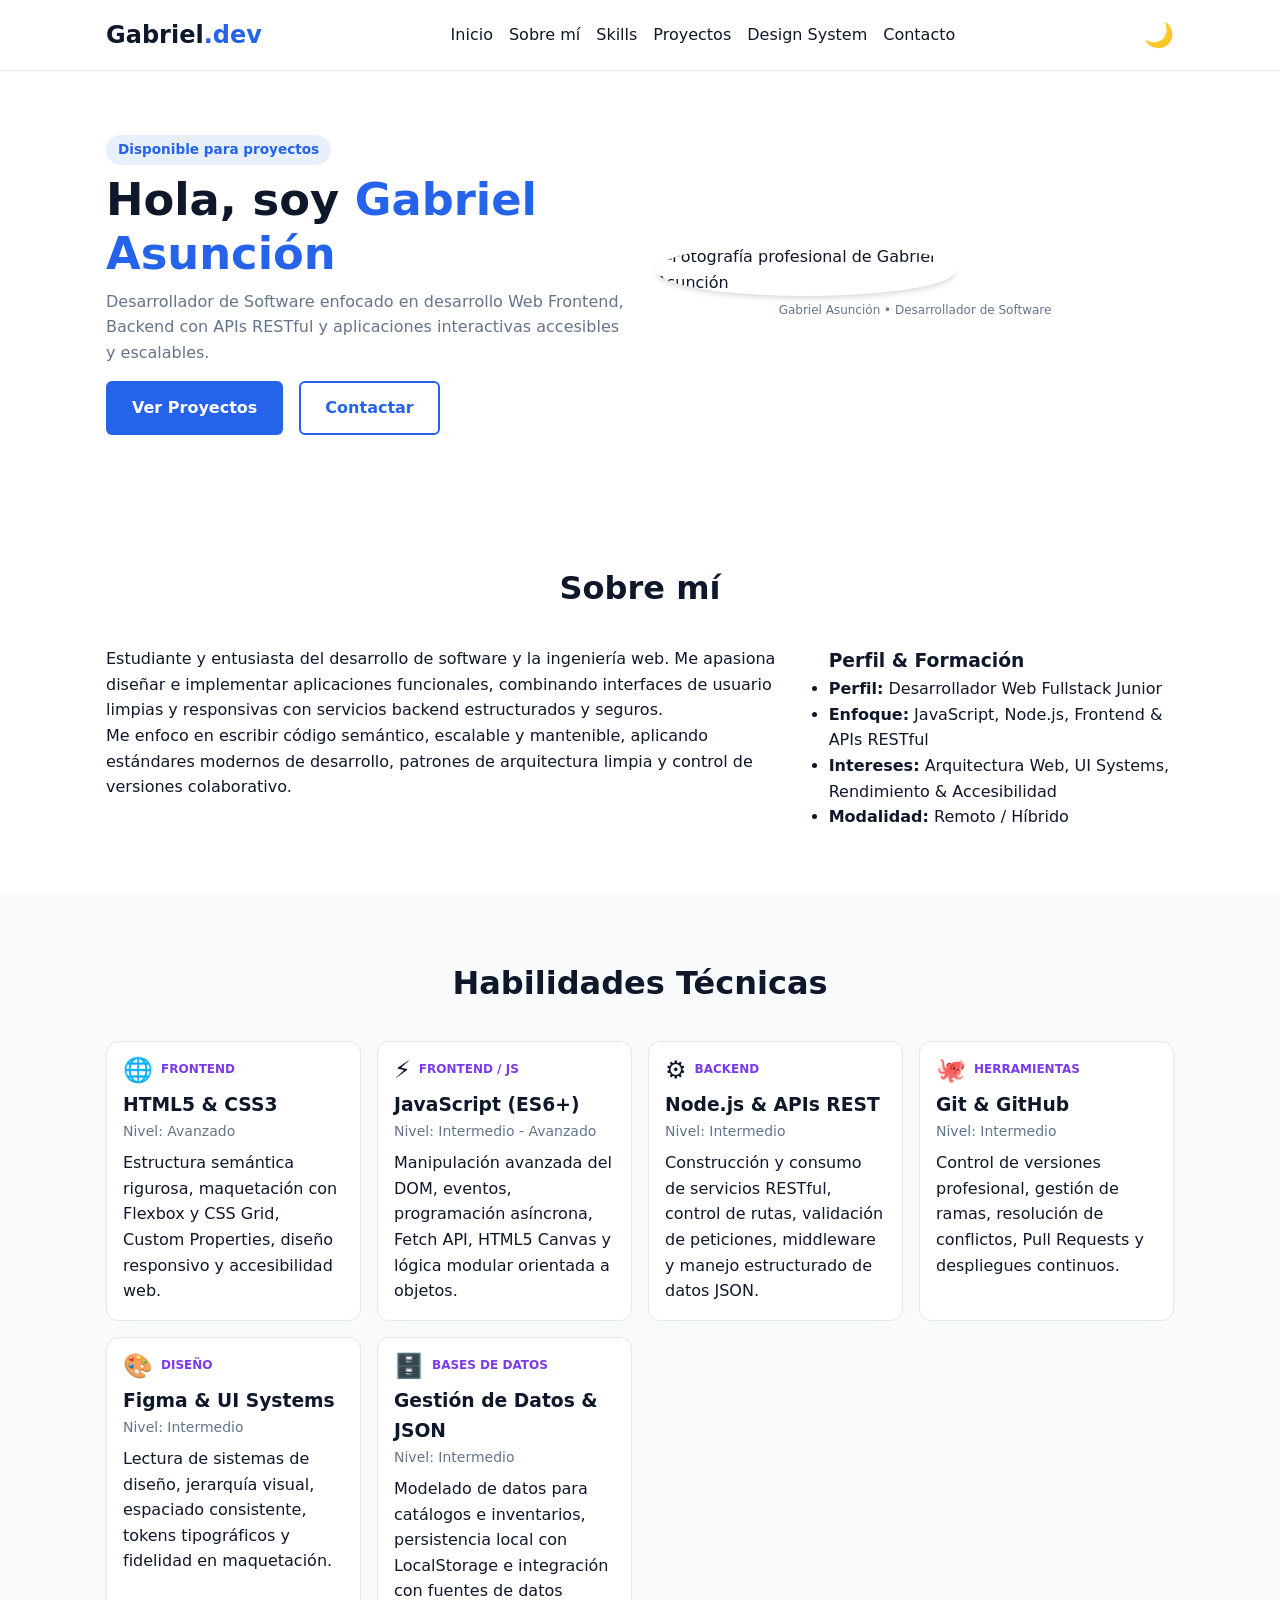
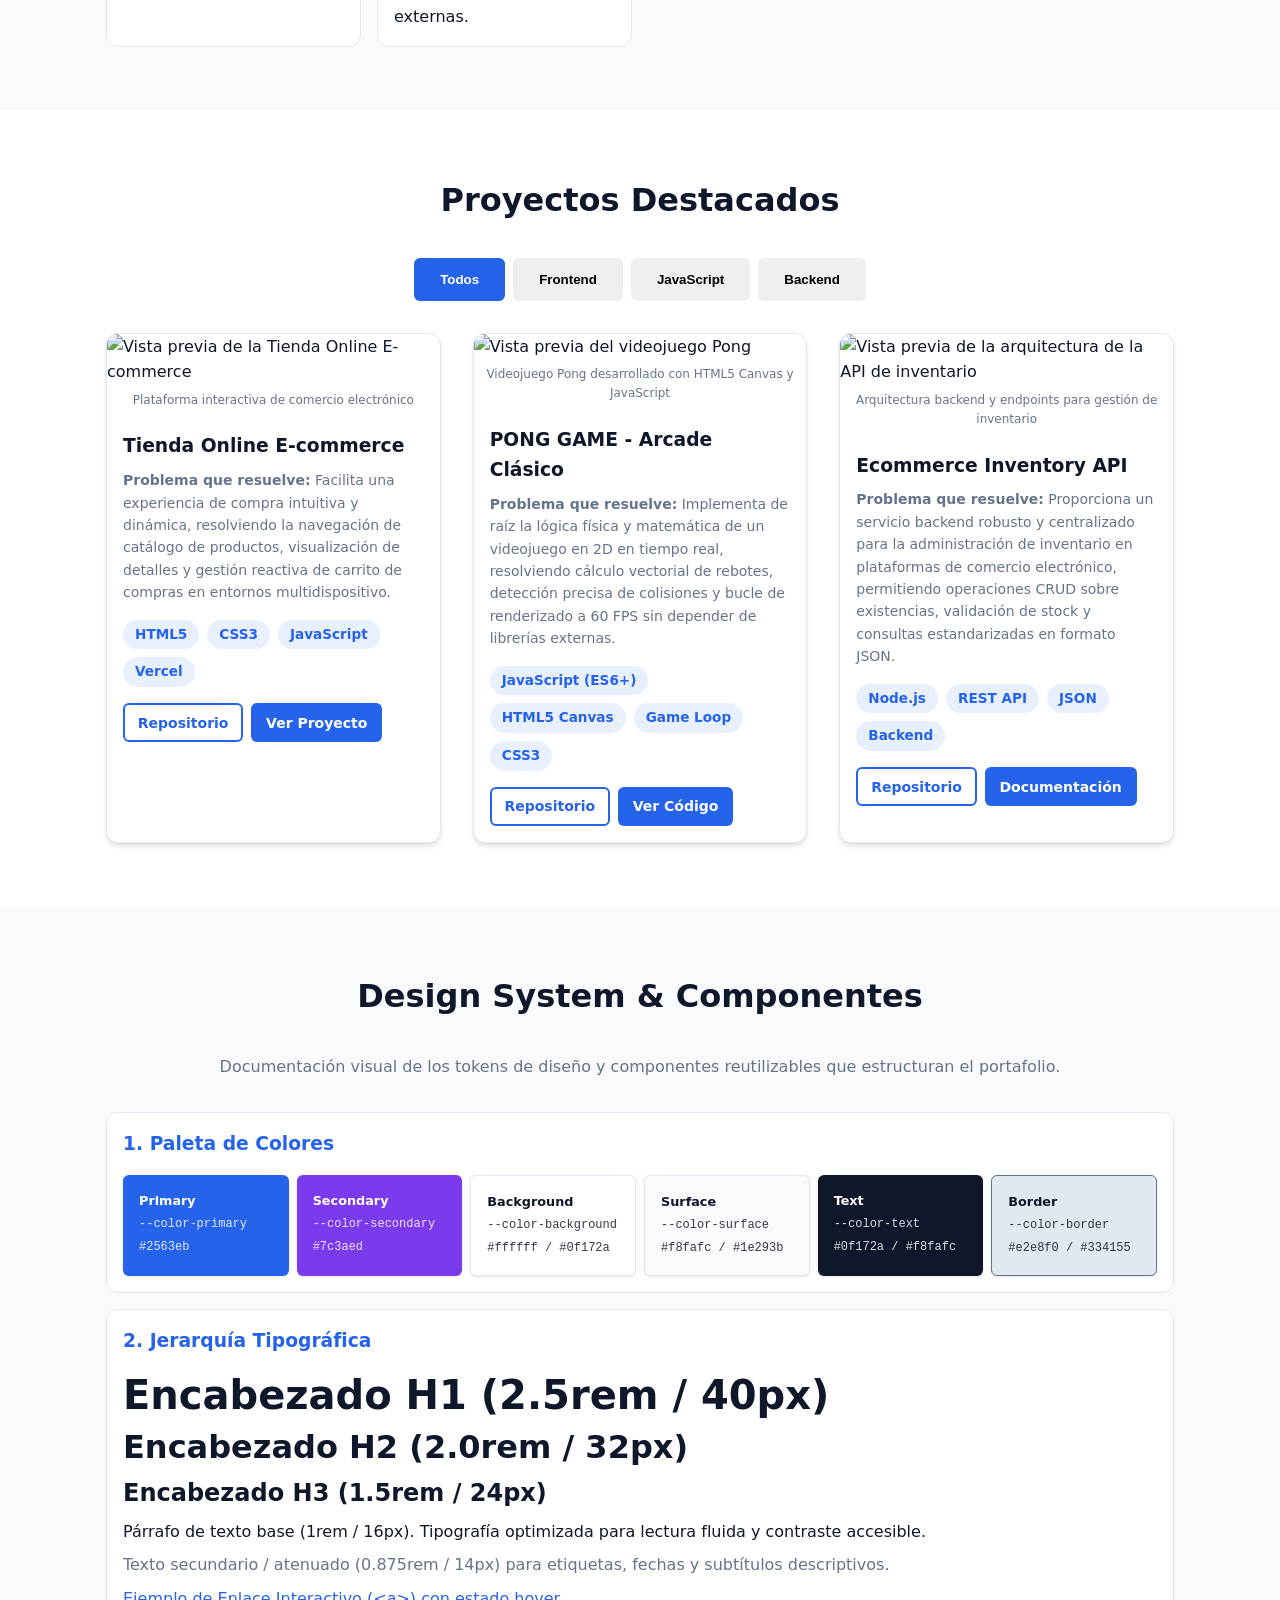
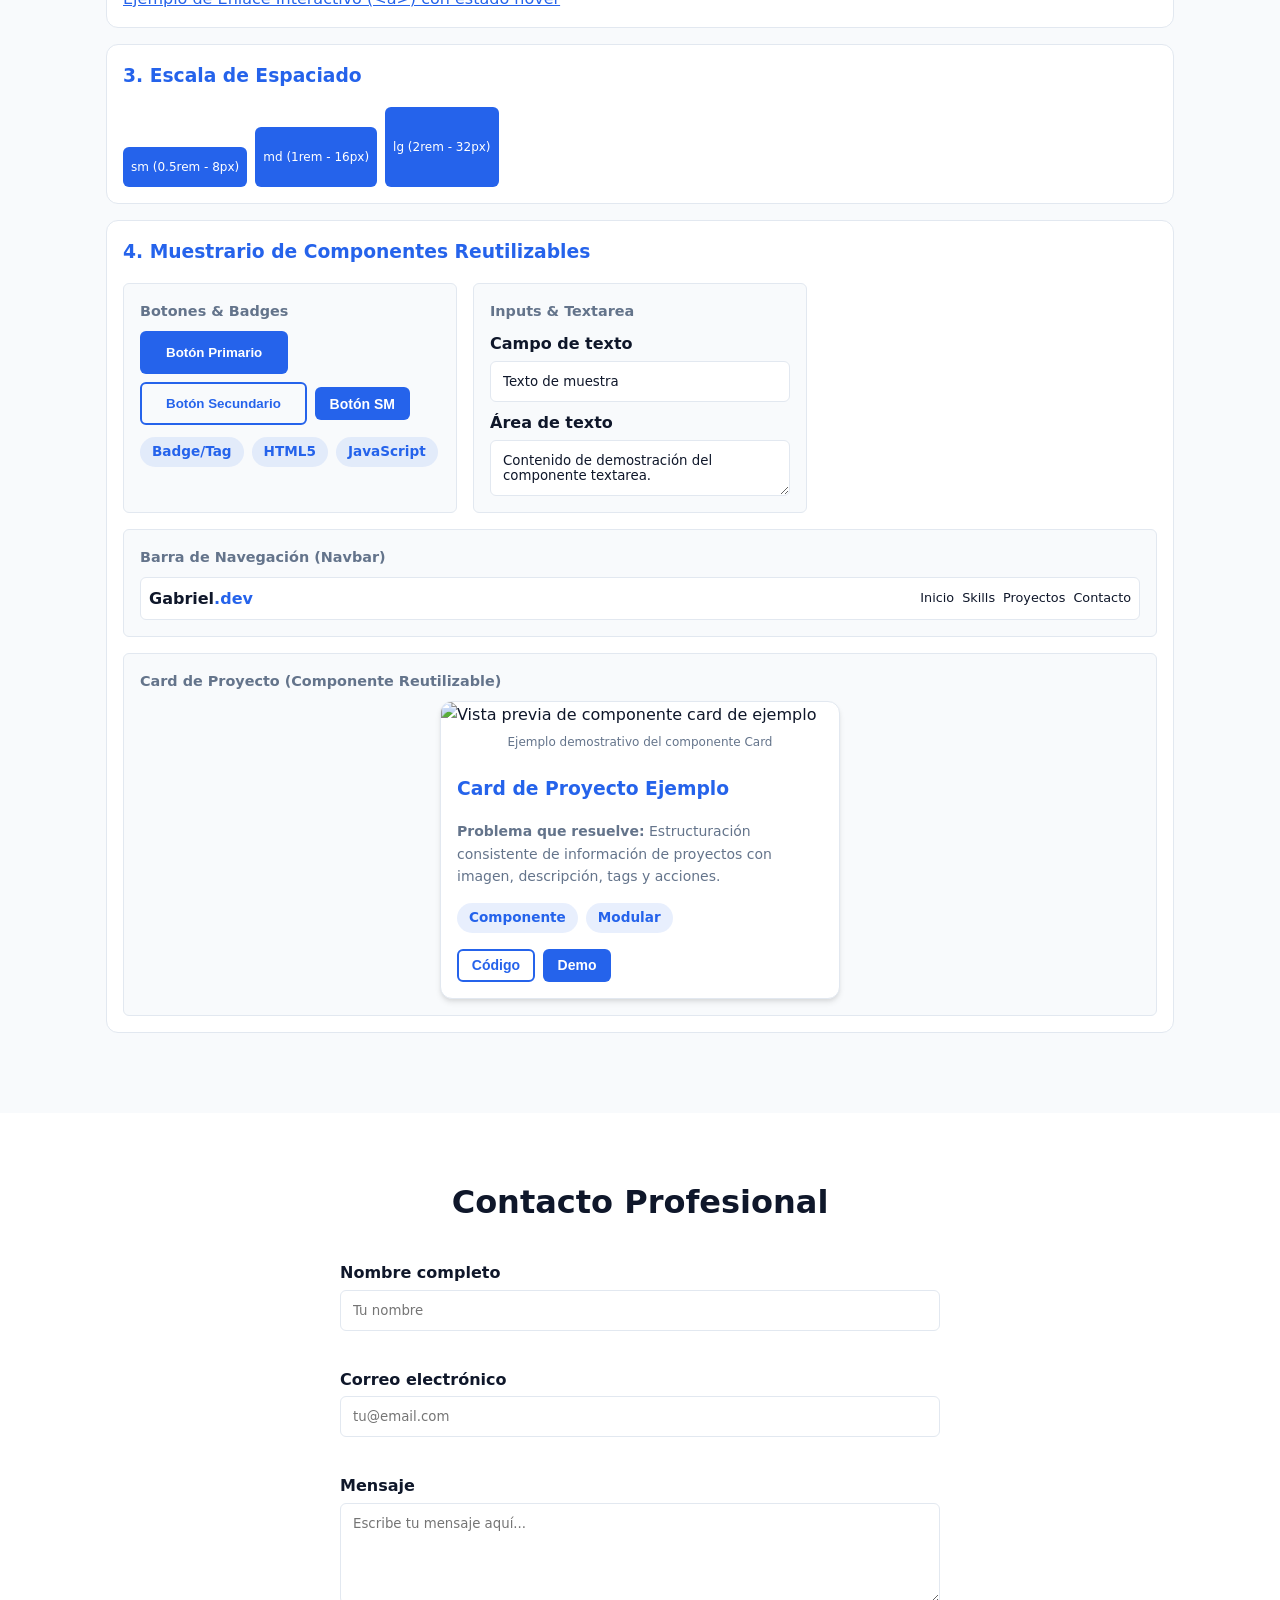
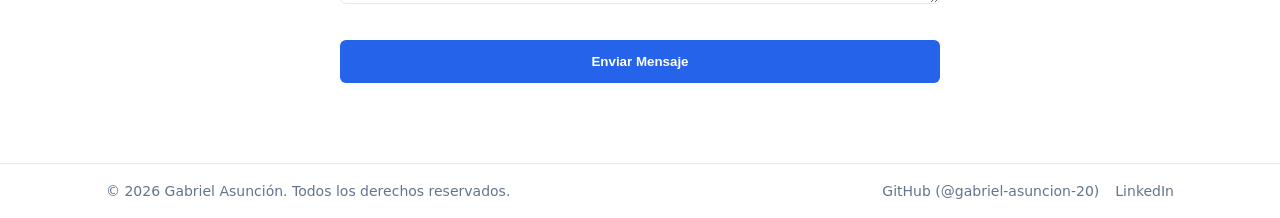
==== index.html @ 1cd3744c "portafolio" ====
<!DOCTYPE html>
<html lang="es" data-theme="light">

<head>
    <meta charset="UTF-8">
    <meta name="viewport" content="width=device-width, initial-scale=1.0">
    <meta name="description" content="Portafolio profesional de Gabriel Asunción - Desarrollador de Software y Web. Proyectos, habilidades técnicas y arquitectura de componentes.">
    <title>Gabriel Asunción | Portafolio Profesional</title>
    <link rel="stylesheet" href="style.css">
</head>

<body>

    <!-- NAVEGACIÓN -->
    <header class="header">
        <div class="container header__container">
            <a href="#inicio" class="logo">Gabriel<span>.dev</span></a>

            <button class="menu-toggle" id="menuToggle" aria-label="Abrir menú">
                ☰
            </button>

            <nav class="nav" id="navMenu">
                <ul class="nav__list">
                    <li><a href="#inicio" class="nav__link">Inicio</a></li>
                    <li><a href="#sobre-mi" class="nav__link">Sobre mí</a></li>
                    <li><a href="#skills" class="nav__link">Skills</a></li>
                    <li><a href="#proyectos" class="nav__link">Proyectos</a></li>
                    <li><a href="#design-system" class="nav__link">Design System</a></li>
                    <li><a href="#contacto" class="nav__link">Contacto</a></li>
                </ul>
            </nav>

            <button class="theme-toggle" id="themeToggle" aria-label="Cambiar tema">🌙</button>
        </div>
    </header>

    <main>
        <!-- INICIO / PRESENTACIÓN -->
        <section id="inicio" class="hero section">
            <div class="container hero__container">
                <div class="hero__content">
                    <span class="badge">Disponible para proyectos</span>
                    <h1 class="hero__title">Hola, soy <span class="highlight">Gabriel Asunción</span></h1>
                    <p class="hero__subtitle">Desarrollador de Software enfocado en desarrollo Web Frontend, Backend con APIs RESTful y aplicaciones interactivas accesibles y escalables.</p>
                    <div class="hero__actions">
                        <a href="#proyectos" class="btn btn--primary">Ver Proyectos</a>
                        <a href="#contacto" class="btn btn--secondary">Contactar</a>
                    </div>
                </div>
                <figure class="hero__figure">
                    <img src="https://images.unsplash.com/photo-1507003211169-0a1dd7228f2d?auto=format&fit=crop&q=80&w=400"
                        alt="Fotografía profesional de Gabriel Asunción" class="hero__img">
                    <figcaption>Gabriel Asunción &bull; Desarrollador de Software</figcaption>
                </figure>
            </div>
        </section>

        <!-- SOBRE MÍ -->
        <section id="sobre-mi" class="section">
            <div class="container">
                <h2 class="section__title">Sobre mí</h2>
                <div class="about__grid">
                    <div class="about__text">
                        <p>Estudiante y entusiasta del desarrollo de software y la ingeniería web. Me apasiona diseñar e implementar aplicaciones funcionales, combinando interfaces de usuario limpias y responsivas con servicios backend estructurados y seguros.</p>
                        <p>Me enfoco en escribir código semántico, escalable y mantenible, aplicando estándares modernos de desarrollo, patrones de arquitectura limpia y control de versiones colaborativo.</p>
                    </div>
                    <aside class="about__info">
                        <h3>Perfil & Formación</h3>
                        <ul>
                            <li><strong>Perfil:</strong> Desarrollador Web Fullstack Junior</li>
                            <li><strong>Enfoque:</strong> JavaScript, Node.js, Frontend & APIs RESTful</li>
                            <li><strong>Intereses:</strong> Arquitectura Web, UI Systems, Rendimiento & Accesibilidad</li>
                            <li><strong>Modalidad:</strong> Remoto / Híbrido</li>
                        </ul>
                    </aside>
                </div>
            </div>
        </section>

        <!-- SKILLS -->
        <section id="skills" class="section surface-bg">
            <div class="container">
                <h2 class="section__title">Habilidades Técnicas</h2>
                <div class="skills__grid">

                    <article class="skill-card">
                        <div class="skill-card__header">
                            <span class="skill-card__icon" aria-hidden="true">🌐</span>
                            <span class="skill-card__category">Frontend</span>
                        </div>
                        <h3>HTML5 & CSS3</h3>
                        <p class="skill-card__level">Nivel: Avanzado</p>
                        <p>Estructura semántica rigurosa, maquetación con Flexbox y CSS Grid, Custom Properties, diseño responsivo y accesibilidad web.</p>
                    </article>

                    <article class="skill-card">
                        <div class="skill-card__header">
                            <span class="skill-card__icon" aria-hidden="true">⚡</span>
                            <span class="skill-card__category">Frontend / JS</span>
                        </div>
                        <h3>JavaScript (ES6+)</h3>
                        <p class="skill-card__level">Nivel: Intermedio - Avanzado</p>
                        <p>Manipulación avanzada del DOM, eventos, programación asíncrona, Fetch API, HTML5 Canvas y lógica modular orientada a objetos.</p>
                    </article>

                    <article class="skill-card">
                        <div class="skill-card__header">
                            <span class="skill-card__icon" aria-hidden="true">⚙️</span>
                            <span class="skill-card__category">Backend</span>
                        </div>
                        <h3>Node.js & APIs REST</h3>
                        <p class="skill-card__level">Nivel: Intermedio</p>
                        <p>Construcción y consumo de servicios RESTful, control de rutas, validación de peticiones, middleware y manejo estructurado de datos JSON.</p>
                    </article>

                    <article class="skill-card">
                        <div class="skill-card__header">
                            <span class="skill-card__icon" aria-hidden="true">🐙</span>
                            <span class="skill-card__category">Herramientas</span>
                        </div>
                        <h3>Git & GitHub</h3>
                        <p class="skill-card__level">Nivel: Intermedio</p>
                        <p>Control de versiones profesional, gestión de ramas, resolución de conflictos, Pull Requests y despliegues continuos.</p>
                    </article>

                    <article class="skill-card">
                        <div class="skill-card__header">
                            <span class="skill-card__icon" aria-hidden="true">🎨</span>
                            <span class="skill-card__category">Diseño</span>
                        </div>
                        <h3>Figma & UI Systems</h3>
                        <p class="skill-card__level">Nivel: Intermedio</p>
                        <p>Lectura de sistemas de diseño, jerarquía visual, espaciado consistente, tokens tipográficos y fidelidad en maquetación.</p>
                    </article>

                    <article class="skill-card">
                        <div class="skill-card__header">
                            <span class="skill-card__icon" aria-hidden="true">🗄️</span>
                            <span class="skill-card__category">Bases de Datos</span>
                        </div>
                        <h3>Gestión de Datos & JSON</h3>
                        <p class="skill-card__level">Nivel: Intermedio</p>
                        <p>Modelado de datos para catálogos e inventarios, persistencia local con LocalStorage e integración con fuentes de datos externas.</p>
                    </article>

                </div>
            </div>
        </section>

        <!-- PROYECTOS DESTACADOS -->
        <section id="proyectos" class="section">
            <div class="container">
                <h2 class="section__title">Proyectos Destacados</h2>

                <!-- Filtro de proyectos (Funcionalidad JS) -->
                <div class="filter-buttons">
                    <button class="btn btn--filter active" data-filter="all">Todos</button>
                    <button class="btn btn--filter" data-filter="frontend">Frontend</button>
                    <button class="btn btn--filter" data-filter="js">JavaScript</button>
                    <button class="btn btn--filter" data-filter="backend">Backend</button>
                </div>

                <div class="projects__grid">

                    <!-- PROYECTO 1 -->
                    <article class="card-project" data-category="frontend js">
                        <figure class="card-project__figure">
                            <img src="https://images.unsplash.com/photo-1472851294608-062f824d29cc?auto=format&fit=crop&q=80&w=600"
                                alt="Vista previa de la Tienda Online E-commerce" class="card-project__img">
                            <figcaption>Plataforma interactiva de comercio electrónico</figcaption>
                        </figure>
                        <div class="card-project__body">
                            <h3>Tienda Online E-commerce</h3>
                            <p class="card-project__problem"><strong>Problema que resuelve:</strong> Facilita una experiencia de compra intuitiva y dinámica, resolviendo la navegación de catálogo de productos, visualización de detalles y gestión reactiva de carrito de compras en entornos multidispositivo.</p>
                            <div class="card-project__tags">
                                <span class="badge">HTML5</span>
                                <span class="badge">CSS3</span>
                                <span class="badge">JavaScript</span>
                                <span class="badge">Vercel</span>
                            </div>
                            <div class="card-project__links">
                                <a href="https://github.com/gabriel-asuncion-20/Tienda-Online-Ecommerce" target="_blank" rel="noopener noreferrer"
                                    class="btn btn--secondary btn--sm">Repositorio</a>
                                <a href="https://prueba-proyecto-01-b9kw.vercel.app/" target="_blank" rel="noopener noreferrer"
                                    class="btn btn--primary btn--sm">Ver Proyecto</a>
                            </div>
                        </div>
                    </article>

                    <!-- PROYECTO 2 -->
                    <article class="card-project" data-category="frontend js">
                        <figure class="card-project__figure">
                            <img src="https://images.unsplash.com/photo-1550745165-9bc0b252726f?auto=format&fit=crop&q=80&w=600"
                                alt="Vista previa del videojuego Pong" class="card-project__img">
                            <figcaption>Videojuego Pong desarrollado con HTML5 Canvas y JavaScript</figcaption>
                        </figure>
                        <div class="card-project__body">
                            <h3>PONG GAME - Arcade Clásico</h3>
                            <p class="card-project__problem"><strong>Problema que resuelve:</strong> Implementa de raíz la lógica física y matemática de un videojuego en 2D en tiempo real, resolviendo cálculo vectorial de rebotes, detección precisa de colisiones y bucle de renderizado a 60 FPS sin depender de librerías externas.</p>
                            <div class="card-project__tags">
                                <span class="badge">JavaScript (ES6+)</span>
                                <span class="badge">HTML5 Canvas</span>
                                <span class="badge">Game Loop</span>
                                <span class="badge">CSS3</span>
                            </div>
                            <div class="card-project__links">
                                <a href="https://github.com/gabriel-asuncion-20/PONG-GAME" target="_blank" rel="noopener noreferrer"
                                    class="btn btn--secondary btn--sm">Repositorio</a>
                                <a href="https://github.com/gabriel-asuncion-20/PONG-GAME" target="_blank" rel="noopener noreferrer"
                                    class="btn btn--primary btn--sm">Ver Código</a>
                            </div>
                        </div>
                    </article>

                    <!-- PROYECTO 3 -->
                    <article class="card-project" data-category="backend">
                        <figure class="card-project__figure">
                            <img src="https://images.unsplash.com/photo-1558494949-ef010cbdcc31?auto=format&fit=crop&q=80&w=600"
                                alt="Vista previa de la arquitectura de la API de inventario" class="card-project__img">
                            <figcaption>Arquitectura backend y endpoints para gestión de inventario</figcaption>
                        </figure>
                        <div class="card-project__body">
                            <h3>Ecommerce Inventory API</h3>
                            <p class="card-project__problem"><strong>Problema que resuelve:</strong> Proporciona un servicio backend robusto y centralizado para la administración de inventario en plataformas de comercio electrónico, permitiendo operaciones CRUD sobre existencias, validación de stock y consultas estandarizadas en formato JSON.</p>
                            <div class="card-project__tags">
                                <span class="badge">Node.js</span>
                                <span class="badge">REST API</span>
                                <span class="badge">JSON</span>
                                <span class="badge">Backend</span>
                            </div>
                            <div class="card-project__links">
                                <a href="https://github.com/gabriel-asuncion-20/Ecommerce-Inventory-Api" target="_blank" rel="noopener noreferrer"
                                    class="btn btn--secondary btn--sm">Repositorio</a>
                                <a href="https://github.com/gabriel-asuncion-20/Ecommerce-Inventory-Api" target="_blank" rel="noopener noreferrer"
                                    class="btn btn--primary btn--sm">Documentación</a>
                            </div>
                        </div>
                    </article>

                </div>
            </div>
        </section>

        <!-- DESIGN SYSTEM / COMPONENTES -->
        <section id="design-system" class="section surface-bg">
            <div class="container">
                <h2 class="section__title">Design System & Componentes</h2>
                <p class="section__subtitle">Documentación visual de los tokens de diseño y componentes reutilizables que estructuran el portafolio.</p>

                <!-- Colores -->
                <article class="ds-block">
                    <h3>1. Paleta de Colores</h3>
                    <div class="ds-colors">
                        <div class="color-swatch swatch-primary">
                            <strong>Primary</strong>
                            <span>--color-primary</span>
                            <span>#2563eb</span>
                        </div>
                        <div class="color-swatch swatch-secondary">
                            <strong>Secondary</strong>
                            <span>--color-secondary</span>
                            <span>#7c3aed</span>
                        </div>
                        <div class="color-swatch swatch-background">
                            <strong>Background</strong>
                            <span>--color-background</span>
                            <span>#ffffff / #0f172a</span>
                        </div>
                        <div class="color-swatch swatch-surface">
                            <strong>Surface</strong>
                            <span>--color-surface</span>
                            <span>#f8fafc / #1e293b</span>
                        </div>
                        <div class="color-swatch swatch-text">
                            <strong>Text</strong>
                            <span>--color-text</span>
                            <span>#0f172a / #f8fafc</span>
                        </div>
                        <div class="color-swatch swatch-border">
                            <strong>Border</strong>
                            <span>--color-border</span>
                            <span>#e2e8f0 / #334155</span>
                        </div>
                    </div>
                </article>

                <!-- Tipografía -->
                <article class="ds-block">
                    <h3>2. Jerarquía Tipográfica</h3>
                    <div class="ds-typography-samples">
                        <p class="type-h1-sample">Encabezado H1 (2.5rem / 40px)</p>
                        <p class="type-h2-sample">Encabezado H2 (2.0rem / 32px)</p>
                        <p class="type-h3-sample">Encabezado H3 (1.5rem / 24px)</p>
                        <p>Párrafo de texto base (1rem / 16px). Tipografía optimizada para lectura fluida y contraste accesible.</p>
                        <p class="text-muted">Texto secundario / atenuado (0.875rem / 14px) para etiquetas, fechas y subtítulos descriptivos.</p>
                        <p><a href="#design-system" class="type-link-sample">Ejemplo de Enlace Interactivo (&lt;a&gt;) con estado hover</a></p>
                    </div>
                </article>

                <!-- Espaciado -->
                <article class="ds-block">
                    <h3>3. Escala de Espaciado</h3>
                    <div class="ds-spacing">
                        <div class="space-box space-sm">sm (0.5rem - 8px)</div>
                        <div class="space-box space-md">md (1rem - 16px)</div>
                        <div class="space-box space-lg">lg (2rem - 32px)</div>
                    </div>
                </article>

                <!-- Componentes UI Reutilizables -->
                <article class="ds-block">
                    <h3>4. Muestrario de Componentes Reutilizables</h3>
                    <div class="ds-components-grid">

                        <!-- Botones y Badges -->
                        <div class="ds-subcomponent">
                            <h4>Botones & Badges</h4>
                            <div style="display: flex; gap: 0.5rem; flex-wrap: wrap; align-items: center; margin-bottom: 0.75rem;">
                                <button class="btn btn--primary">Botón Primario</button>
                                <button class="btn btn--secondary">Botón Secundario</button>
                                <button class="btn btn--primary btn--sm">Botón SM</button>
                            </div>
                            <div style="display: flex; gap: 0.5rem; flex-wrap: wrap;">
                                <span class="badge">Badge/Tag</span>
                                <span class="badge">HTML5</span>
                                <span class="badge">JavaScript</span>
                            </div>
                        </div>

                        <!-- Form Inputs & Textarea -->
                        <div class="ds-subcomponent">
                            <h4>Inputs & Textarea</h4>
                            <div class="form-group" style="margin-bottom: 0.5rem;">
                                <label for="dsInputSample">Campo de texto</label>
                                <input type="text" id="dsInputSample" placeholder="Ejemplo de input" readonly value="Texto de muestra">
                            </div>
                            <div class="form-group">
                                <label for="dsTextareaSample">Área de texto</label>
                                <textarea id="dsTextareaSample" rows="2" readonly placeholder="Ejemplo de textarea">Contenido de demostración del componente textarea.</textarea>
                            </div>
                        </div>

                        <!-- Navbar representativo -->
                        <div class="ds-subcomponent" style="grid-column: 1 / -1;">
                            <h4>Barra de Navegación (Navbar)</h4>
                            <div class="ds-mini-nav">
                                <a href="#inicio" class="logo">Gabriel<span>.dev</span></a>
                                <ul>
                                    <li><a href="#inicio">Inicio</a></li>
                                    <li><a href="#skills">Skills</a></li>
                                    <li><a href="#proyectos">Proyectos</a></li>
                                    <li><a href="#contacto">Contacto</a></li>
                                </ul>
                            </div>
                        </div>

                        <!-- Card de Proyecto representativa -->
                        <div class="ds-subcomponent" style="grid-column: 1 / -1;">
                            <h4>Card de Proyecto (Componente Reutilizable)</h4>
                            <div style="max-width: 400px; margin: 0 auto;">
                                <article class="card-project">
                                    <figure class="card-project__figure">
                                        <img src="https://images.unsplash.com/photo-1460925895917-afdab827c52f?auto=format&fit=crop&q=80&w=500"
                                            alt="Vista previa de componente card de ejemplo" class="card-project__img">
                                        <figcaption>Ejemplo demostrativo del componente Card</figcaption>
                                    </figure>
                                    <div class="card-project__body">
                                        <h3>Card de Proyecto Ejemplo</h3>
                                        <p class="card-project__problem"><strong>Problema que resuelve:</strong> Estructuración consistente de información de proyectos con imagen, descripción, tags y acciones.</p>
                                        <div class="card-project__tags">
                                            <span class="badge">Componente</span>
                                            <span class="badge">Modular</span>
                                        </div>
                                        <div class="card-project__links">
                                            <button class="btn btn--secondary btn--sm">Código</button>
                                            <button class="btn btn--primary btn--sm">Demo</button>
                                        </div>
                                    </div>
                                </article>
                            </div>
                        </div>

                    </div>
                </article>
            </div>
        </section>

        <!-- CONTACTO -->
        <section id="contacto" class="section">
            <div class="container">
                <h2 class="section__title">Contacto Profesional</h2>
                <form class="contact-form" id="contactForm" novalidate>
                    <div class="form-group">
                        <label for="nombre">Nombre completo</label>
                        <input type="text" id="nombre" name="nombre" required placeholder="Tu nombre">
                        <span class="error-message" id="errorNombre"></span>
                    </div>

                    <div class="form-group">
                        <label for="email">Correo electrónico</label>
                        <input type="email" id="email" name="email" required placeholder="tu@email.com">
                        <span class="error-message" id="errorEmail"></span>
                    </div>

                    <div class="form-group">
                        <label for="mensaje">Mensaje</label>
                        <textarea id="mensaje" name="mensaje" rows="5" required
                            placeholder="Escribe tu mensaje aquí..."></textarea>
                        <span class="error-message" id="errorMensaje"></span>
                    </div>

                    <button type="submit" class="btn btn--primary">Enviar Mensaje</button>
                    <p class="form-feedback" id="formFeedback"></p>
                </form>
            </div>
        </section>
    </main>

    <!-- FOOTER -->
    <footer class="footer">
        <div class="container footer__container">
            <p>&copy; 2026 Gabriel Asunción. Todos los derechos reservados.</p>
            <div class="footer__socials">
                <a href="https://github.com/gabriel-asuncion-20" target="_blank" rel="noopener noreferrer">GitHub (@gabriel-asuncion-20)</a>
                <a href="https://linkedin.com" target="_blank" rel="noopener noreferrer">LinkedIn</a>
            </div>
        </div>
    </footer>

    <!-- BOTÓN VOLVER ARRIBA -->
    <button class="back-to-top" id="backToTop" aria-label="Volver arriba">↑</button>

    <script src="script.js"></script>
</body>

</html>
---- style.css ----
/* ==========================================
   DESIGN SYSTEM & CUSTOM PROPERTIES
   ========================================== */
:root {
    /* Colores - Tema Claro */
    --color-primary: #2563eb;
    --color-primary-hover: #1d4ed8;
    --color-secondary: #7c3aed;
    --color-background: #ffffff;
    --color-surface: #f8fafc;
    --color-card: #ffffff;
    --color-text: #0f172a;
    --color-text-muted: #64748b;
    --color-border: #e2e8f0;
    --color-error: #ef4444;
    --color-success: #22c55e;

    /* Tipografía */
    --font-primary: system-ui, -apple-system, BlinkMacSystemFont, 'Segoe UI', Roboto, sans-serif;

    /* Espaciado */
    --space-sm: 0.5rem;
    --space-md: 1rem;
    --space-lg: 2rem;
    --space-xl: 4rem;

    /* Bordes & Sombras */
    --radius-sm: 0.375rem;
    --radius-md: 0.75rem;
    --shadow-card: 0 4px 6px -1px rgba(0, 0, 0, 0.1), 0 2px 4px -1px rgba(0, 0, 0, 0.06);
    --transition: all 0.3s ease;
}

/* Override para Tema Oscuro */
[data-theme="dark"] {
    --color-background: #0f172a;
    --color-surface: #1e293b;
    --color-card: #1e293b;
    --color-text: #f8fafc;
    --color-text-muted: #94a3b8;
    --color-border: #334155;
}

/* Reset básico */
* {
    margin: 0;
    padding: 0;
    box-sizing: border-box;
}

html {
    scroll-behavior: smooth;
    font-family: var(--font-primary);
    background-color: var(--color-background);
    color: var(--color-text);
    line-height: 1.6;
}

body {
    transition: background-color 0.3s, color 0.3s;
}

.container {
    max-width: 1100px;
    margin: 0 auto;
    padding: 0 var(--space-md);
}

.section {
    padding: var(--space-xl) 0;
}

.surface-bg {
    background-color: var(--color-surface);
}

.section__title {
    font-size: 2rem;
    margin-bottom: var(--space-lg);
    text-align: center;
    position: relative;
}

.section__subtitle {
    text-align: center;
    color: var(--color-text-muted);
    margin-bottom: var(--space-lg);
}

/* ==========================================
   COMPONENTES REUTILIZABLES
   ========================================== */
.btn {
    display: inline-block;
    padding: 0.75rem 1.5rem;
    border-radius: var(--radius-sm);
    font-weight: 600;
    text-decoration: none;
    cursor: pointer;
    border: 2px solid transparent;
    transition: var(--transition);
}

.btn--primary {
    background-color: var(--color-primary);
    color: white;
}

.btn--primary:hover {
    background-color: var(--color-primary-hover);
}

.btn--secondary {
    border-color: var(--color-primary);
    color: var(--color-primary);
    background: transparent;
}

.btn--secondary:hover {
    background-color: var(--color-primary);
    color: white;
}

.btn--sm {
    padding: 0.4rem 0.8rem;
    font-size: 0.875rem;
}

.badge {
    display: inline-block;
    background-color: rgba(37, 99, 235, 0.1);
    color: var(--color-primary);
    padding: 0.25rem 0.75rem;
    border-radius: 1rem;
    font-size: 0.85rem;
    font-weight: 600;
}

/* ==========================================
   HEADER & NAVBAR
   ========================================== */
.header {
    position: sticky;
    top: 0;
    background-color: var(--color-background);
    border-bottom: 1px solid var(--color-border);
    z-index: 1000;
    padding: var(--space-md) 0;
}

.header__container {
    display: flex;
    justify-content: space-between;
    align-items: center;
}

.logo {
    font-size: 1.5rem;
    font-weight: bold;
    text-decoration: none;
    color: var(--color-text);
}

.logo span {
    color: var(--color-primary);
}

.nav__list {
    display: flex;
    gap: var(--space-md);
    list-style: none;
}

.nav__link {
    text-decoration: none;
    color: var(--color-text);
    font-weight: 500;
}

.nav__link:hover {
    color: var(--color-primary);
}

.menu-toggle,
.theme-toggle {
    background: none;
    border: none;
    font-size: 1.5rem;
    cursor: pointer;
    color: var(--color-text);
}

.menu-toggle {
    display: none;
}

/* ==========================================
   SECCIONES
   ========================================== */
/* Hero */
.hero__container {
    display: grid;
    grid-template-columns: 1fr 1fr;
    gap: var(--space-lg);
    align-items: center;
}

.hero__title {
    font-size: 2.8rem;
    line-height: 1.2;
    margin: var(--space-sm) 0;
}

.highlight {
    color: var(--color-primary);
}

.hero__subtitle {
    color: var(--color-text-muted);
    margin-bottom: var(--space-md);
}

.hero__actions {
    display: flex;
    gap: var(--space-md);
}

.hero__img {
    width: 100%;
    max-width: 300px;
    border-radius: 50%;
    box-shadow: var(--shadow-card);
}

/* Sobre mí */
.about__grid {
    display: grid;
    grid-template-columns: 2fr 1fr;
    gap: var(--space-lg);
}

/* Skills */
.skills__grid {
    display: grid;
    grid-template-columns: repeat(auto-fit, minmax(220px, 1fr));
    gap: var(--space-md);
}

.skill-card {
    background-color: var(--color-card);
    padding: var(--space-md);
    border-radius: var(--radius-md);
    border: 1px solid var(--color-border);
}

.skill-card__category {
    font-size: 0.75rem;
    color: var(--color-secondary);
    font-weight: bold;
    text-transform: uppercase;
}

.skill-card__level {
    font-size: 0.875rem;
    color: var(--color-text-muted);
    margin-bottom: var(--space-sm);
}

/* Proyectos */
.filter-buttons {
    display: flex;
    justify-content: center;
    gap: var(--space-sm);
    margin-bottom: var(--space-lg);
}

.btn--filter.active {
    background-color: var(--color-primary);
    color: white;
}

.projects__grid {
    display: grid;
    grid-template-columns: repeat(auto-fit, minmax(300px, 1fr));
    gap: var(--space-lg);
}

.card-project {
    background: var(--color-card);
    border: 1px solid var(--color-border);
    border-radius: var(--radius-md);
    overflow: hidden;
    box-shadow: var(--shadow-card);
}

.card-project__img {
    width: 100%;
    height: 180px;
    object-fit: cover;
}

.card-project__body {
    padding: var(--space-md);
}

.card-project__problem {
    font-size: 0.875rem;
    color: var(--color-text-muted);
    margin: var(--space-sm) 0;
}

.card-project__tags {
    display: flex;
    gap: 0.5rem;
    margin: var(--space-md) 0;
    flex-wrap: wrap;
}

.card-project__links {
    display: flex;
    gap: var(--space-sm);
}

/* Design System */
.ds-block {
    background: var(--color-card);
    padding: var(--space-md);
    border-radius: var(--radius-md);
    margin-bottom: var(--space-md);
    border: 1px solid var(--color-border);
}

.ds-block h3 {
    margin-bottom: var(--space-md);
    color: var(--color-primary);
}

.ds-colors {
    display: grid;
    grid-template-columns: repeat(auto-fit, minmax(140px, 1fr));
    gap: var(--space-sm);
}

.color-swatch {
    padding: var(--space-md);
    border-radius: var(--radius-sm);
    font-size: 0.8rem;
    display: flex;
    flex-direction: column;
    gap: 0.25rem;
    box-shadow: 0 1px 3px rgba(0, 0, 0, 0.1);
}

.color-swatch span {
    font-family: monospace;
    font-size: 0.75rem;
    opacity: 0.85;
}

.swatch-primary {
    background-color: var(--color-primary);
    color: #ffffff;
}

.swatch-secondary {
    background-color: var(--color-secondary);
    color: #ffffff;
}

.swatch-background {
    background-color: var(--color-background);
    color: var(--color-text);
    border: 1px solid var(--color-border);
}

.swatch-surface {
    background-color: var(--color-surface);
    color: var(--color-text);
    border: 1px solid var(--color-border);
}

.swatch-text {
    background-color: var(--color-text);
    color: var(--color-background);
}

.swatch-border {
    background-color: var(--color-border);
    color: var(--color-text);
    border: 1px solid var(--color-text-muted);
}

.ds-typography-samples {
    display: flex;
    flex-direction: column;
    gap: var(--space-sm);
}

.type-h1-sample {
    font-size: 2.5rem;
    font-weight: 700;
    line-height: 1.2;
}

.type-h2-sample {
    font-size: 2rem;
    font-weight: 600;
    line-height: 1.3;
}

.type-h3-sample {
    font-size: 1.5rem;
    font-weight: 600;
    line-height: 1.4;
}

.type-link-sample {
    color: var(--color-primary);
    text-decoration: underline;
    font-weight: 500;
    cursor: pointer;
}

.type-link-sample:hover {
    color: var(--color-primary-hover);
}

.text-muted {
    color: var(--color-text-muted);
}

.ds-spacing {
    display: flex;
    gap: var(--space-sm);
    align-items: flex-end;
}

.space-box {
    background: var(--color-primary);
    color: white;
    padding: var(--space-sm);
    border-radius: var(--radius-sm);
    font-size: 0.75rem;
    display: flex;
    align-items: center;
    justify-content: center;
}

.space-sm {
    height: 40px;
}

.space-md {
    height: 60px;
}

.space-lg {
    height: 80px;
}

.ds-components-grid {
    display: grid;
    grid-template-columns: repeat(auto-fit, minmax(280px, 1fr));
    gap: var(--space-md);
}

.ds-subcomponent {
    background: var(--color-surface);
    padding: var(--space-md);
    border-radius: var(--radius-sm);
    border: 1px solid var(--color-border);
}

.ds-subcomponent h4 {
    font-size: 0.9rem;
    margin-bottom: var(--space-sm);
    color: var(--color-text-muted);
}

.ds-mini-nav {
    background: var(--color-card);
    border: 1px solid var(--color-border);
    border-radius: var(--radius-sm);
    padding: 0.5rem var(--space-sm);
    display: flex;
    justify-content: space-between;
    align-items: center;
}

.ds-mini-nav .logo {
    font-size: 1rem;
}

.ds-mini-nav ul {
    display: flex;
    gap: 0.5rem;
    list-style: none;
    font-size: 0.8rem;
}

.ds-mini-nav a {
    text-decoration: none;
    color: var(--color-text);
}

/* Skills visual icons */
.skill-card__header {
    display: flex;
    align-items: center;
    gap: 0.5rem;
    margin-bottom: var(--space-sm);
}

.skill-card__icon {
    font-size: 1.5rem;
    line-height: 1;
}

/* Figcaption styles */
figcaption {
    font-size: 0.75rem;
    color: var(--color-text-muted);
    text-align: center;
    padding: 0.35rem;
}

.visually-hidden {
    position: absolute;
    width: 1px;
    height: 1px;
    padding: 0;
    margin: -1px;
    overflow: hidden;
    clip: rect(0, 0, 0, 0);
    white-space: nowrap;
    border: 0;
}

/* Contacto */
.contact-form {
    max-width: 600px;
    margin: 0 auto;
    display: flex;
    flex-direction: column;
    gap: var(--space-md);
}

.form-group {
    display: flex;
    flex-direction: column;
    gap: 0.25rem;
}

.form-group label {
    font-weight: 600;
}

.form-group input,
.form-group textarea {
    padding: 0.75rem;
    border-radius: var(--radius-sm);
    border: 1px solid var(--color-border);
    background-color: var(--color-card);
    color: var(--color-text);
    font-family: inherit;
}

.error-message {
    color: var(--color-error);
    font-size: 0.85rem;
    height: 1rem;
}

.form-feedback {
    font-weight: bold;
    text-align: center;
}

/* Footer */
.footer {
    border-top: 1px solid var(--color-border);
    padding: var(--space-md) 0;
    font-size: 0.875rem;
    color: var(--color-text-muted);
}

.footer__container {
    display: flex;
    justify-content: space-between;
    align-items: center;
}

.footer__socials {
    display: flex;
    gap: var(--space-md);
}

.footer__socials a {
    color: var(--color-text-muted);
    text-decoration: none;
}

/* Back to top */
.back-to-top {
    position: fixed;
    bottom: 2rem;
    right: 2rem;
    background: var(--color-primary);
    color: white;
    border: none;
    width: 40px;
    height: 40px;
    border-radius: 50%;
    cursor: pointer;
    display: none;
    font-size: 1.2rem;
    z-index: 99;
}

/* ==========================================
   RESPONSIVE DESIGN (MEDIA QUERIES)
   ========================================== */
@media (max-width: 768px) {
    .menu-toggle {
        display: block;
    }

    .nav {
        position: absolute;
        top: 100%;
        left: 0;
        width: 100%;
        background-color: var(--color-background);
        border-bottom: 1px solid var(--color-border);
        display: none;
    }

    .nav.active {
        display: block;
    }

    .nav__list {
        flex-direction: column;
        padding: var(--space-md);
        text-align: center;
    }

    .hero__container,
    .about__grid {
        grid-template-columns: 1fr;
        text-align: center;
    }

    .hero__actions {
        justify-content: center;
    }

    .hero__figure {
        order: -1;
        margin: 0 auto;
    }
}
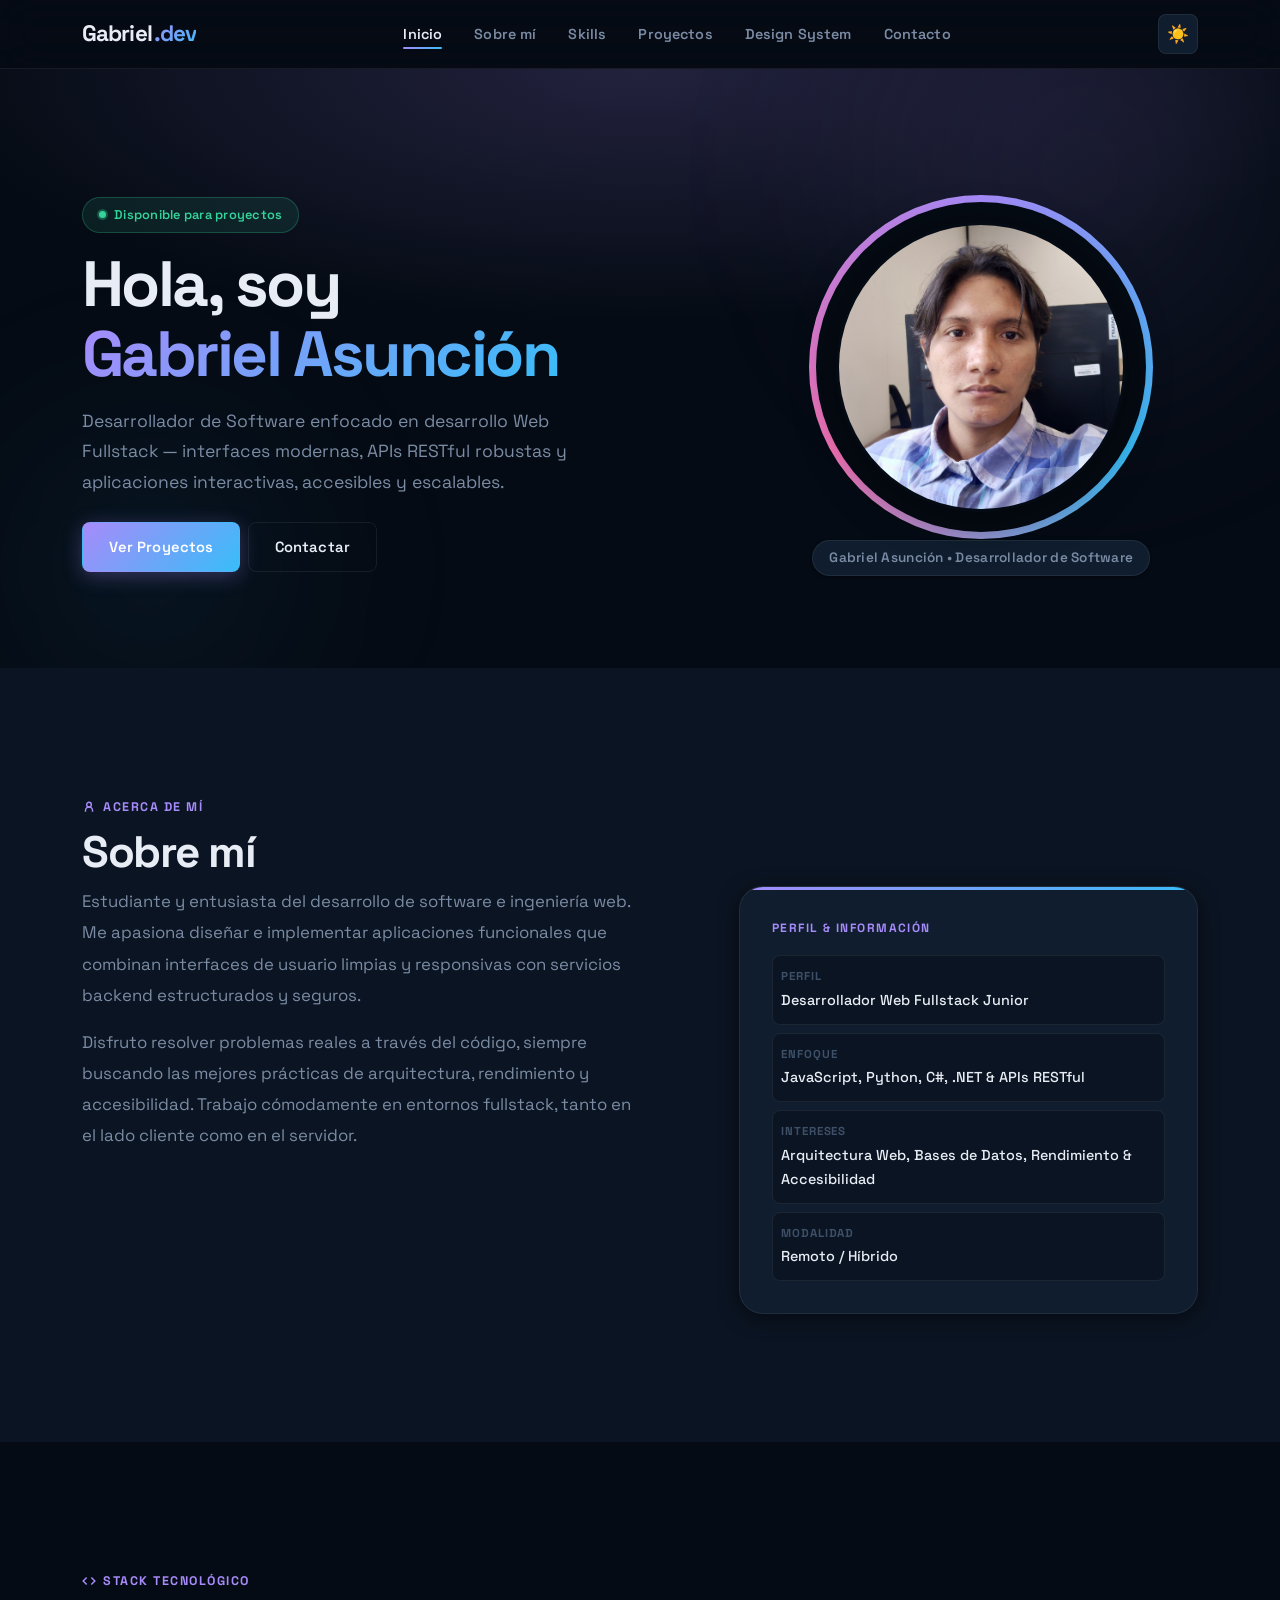
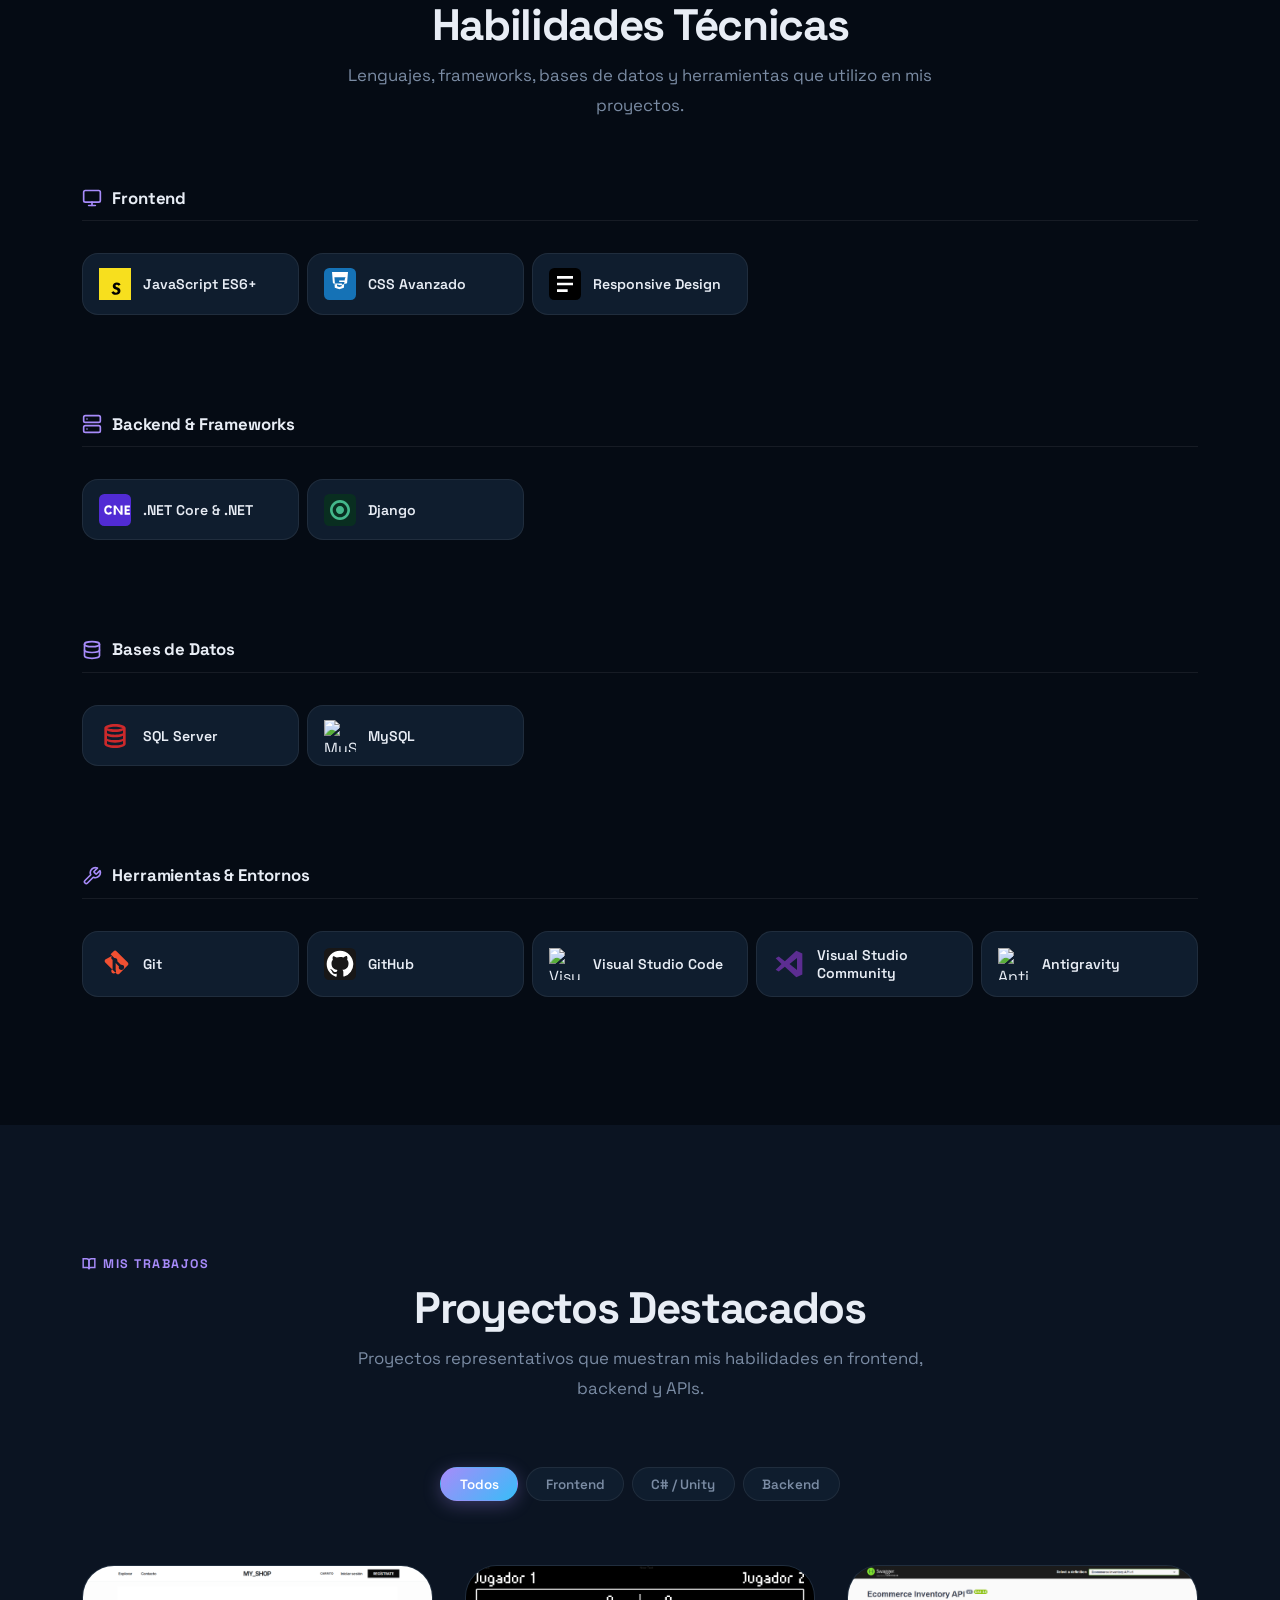
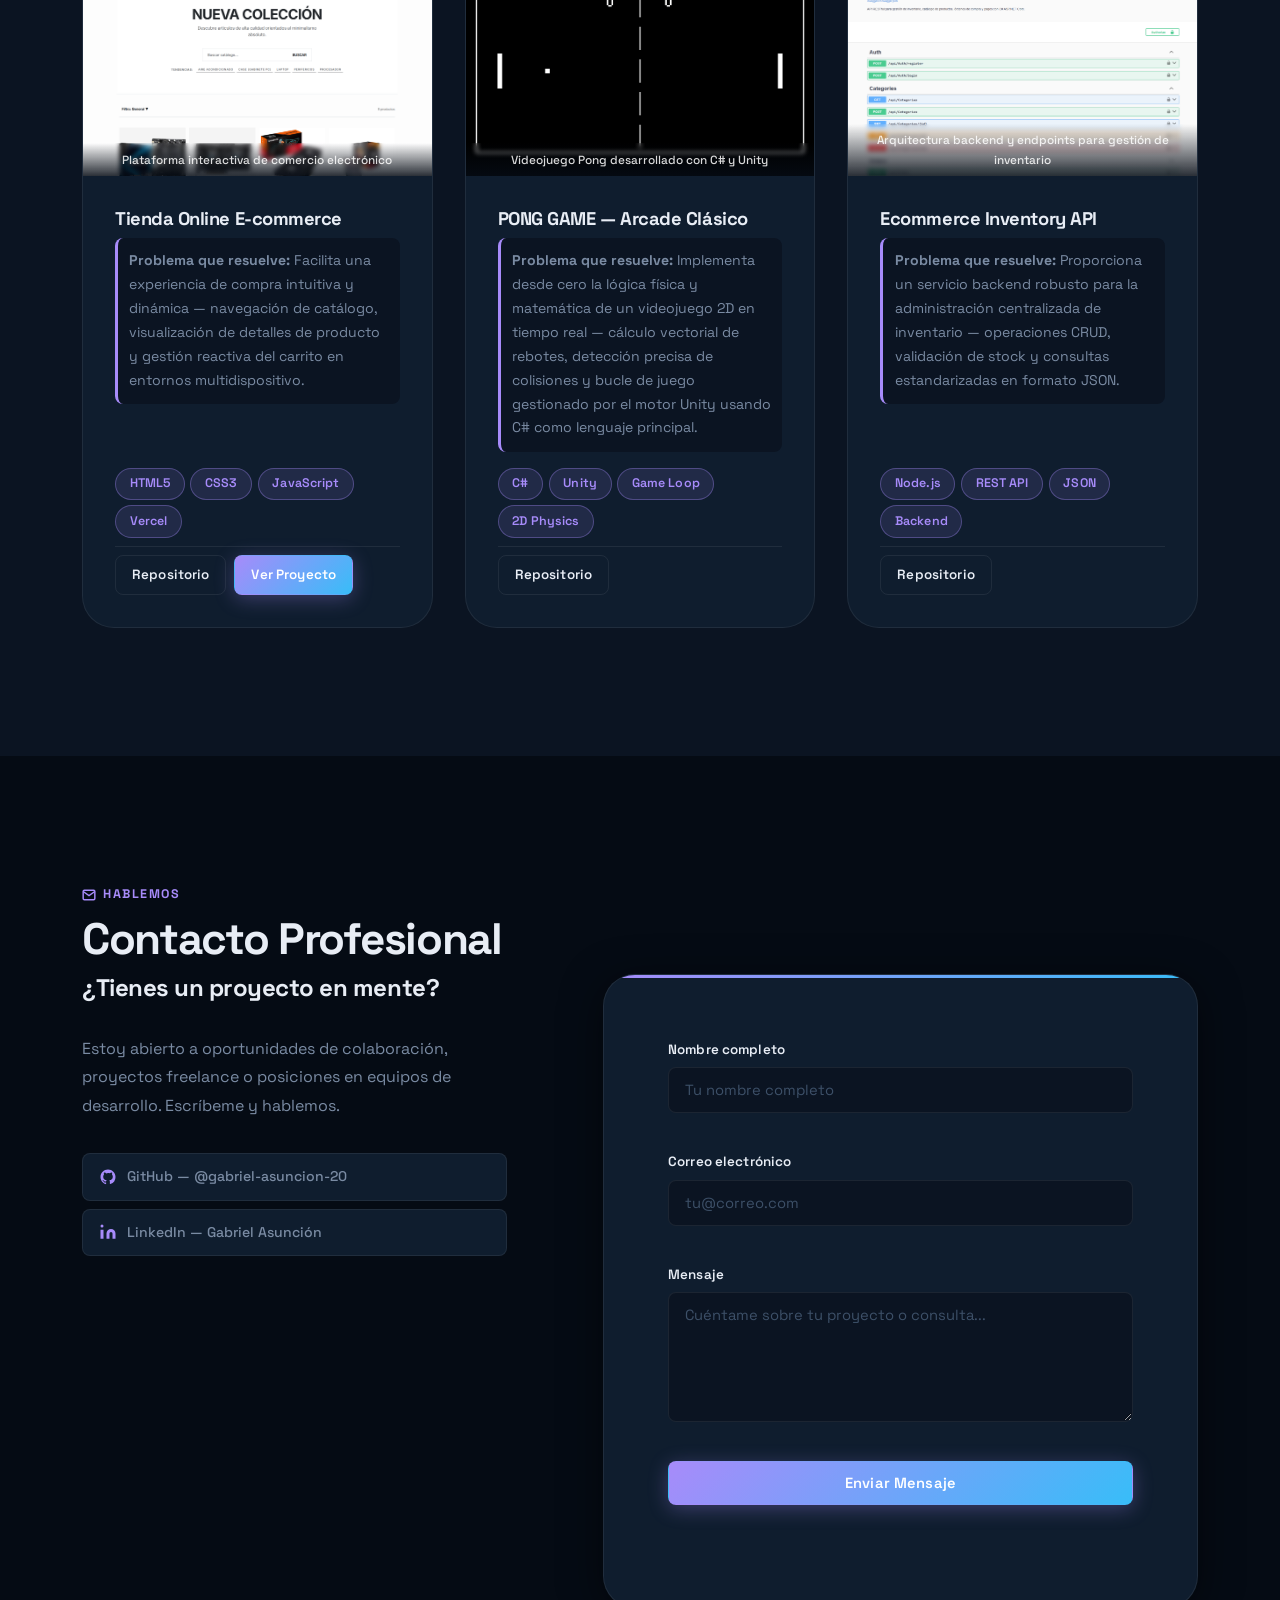
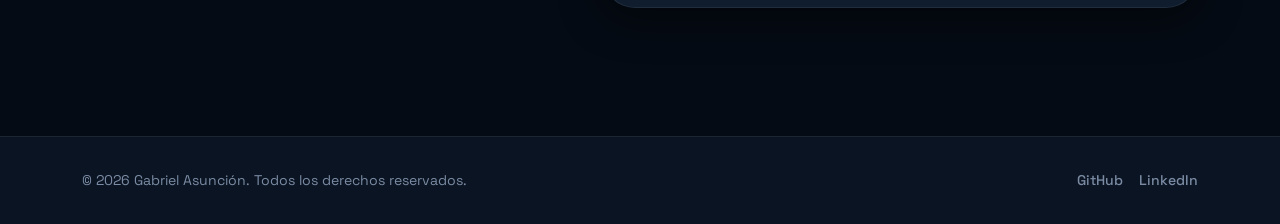
==== commit 4440ac07: "terminado" ====
--- a/index.html
+++ b/index.html
@@ -1,178 +1,398 @@
 <!DOCTYPE html>
-<html lang="es" data-theme="light">
+<html lang="es" data-theme="dark">
 
 <head>
     <meta charset="UTF-8">
     <meta name="viewport" content="width=device-width, initial-scale=1.0">
-    <meta name="description" content="Portafolio profesional de Gabriel Asunción - Desarrollador de Software y Web. Proyectos, habilidades técnicas y arquitectura de componentes.">
+    <meta name="description"
+        content="Portafolio profesional de Gabriel Asunción — Desarrollador de Software especializado en desarrollo web fullstack, APIs RESTful y aplicaciones interactivas.">
     <title>Gabriel Asunción | Portafolio Profesional</title>
-    <link rel="stylesheet" href="style.css">
+
+    <!-- CSS: primero el sistema de diseño, luego los estilos de la página -->
+    <link rel="stylesheet" href="css/root.css">
+    <link rel="stylesheet" href="css/index.css">
 </head>
 
 <body>
 
-    <!-- NAVEGACIÓN -->
+    <!-- ═══════════════════════════════
+         HEADER / NAVEGACIÓN
+         ═══════════════════════════════ -->
     <header class="header">
-        <div class="container header__container">
+        <div class="header__container">
             <a href="#inicio" class="logo">Gabriel<span>.dev</span></a>
 
-            <button class="menu-toggle" id="menuToggle" aria-label="Abrir menú">
+            <button class="menu-toggle" id="menuToggle" aria-label="Abrir menú" aria-expanded="false">
                 ☰
             </button>
 
-            <nav class="nav" id="navMenu">
+            <nav class="nav" id="navMenu" role="navigation" aria-label="Navegación principal">
                 <ul class="nav__list">
                     <li><a href="#inicio" class="nav__link">Inicio</a></li>
                     <li><a href="#sobre-mi" class="nav__link">Sobre mí</a></li>
                     <li><a href="#skills" class="nav__link">Skills</a></li>
                     <li><a href="#proyectos" class="nav__link">Proyectos</a></li>
-                    <li><a href="#design-system" class="nav__link">Design System</a></li>
+                    <li><a href="design-system.html" class="nav__link">Design System</a></li>
                     <li><a href="#contacto" class="nav__link">Contacto</a></li>
                 </ul>
             </nav>
 
-            <button class="theme-toggle" id="themeToggle" aria-label="Cambiar tema">🌙</button>
+            <button class="theme-toggle" id="themeToggle" aria-label="Cambiar tema">☀️</button>
         </div>
     </header>
 
     <main>
-        <!-- INICIO / PRESENTACIÓN -->
-        <section id="inicio" class="hero section">
+
+        <!-- ═══════════════════════════════
+             INICIO / PRESENTACIÓN
+             ═══════════════════════════════ -->
+        <section id="inicio" class="hero section" aria-labelledby="hero-title">
             <div class="container hero__container">
+
+                <!-- Columna izquierda: texto -->
                 <div class="hero__content">
-                    <span class="badge">Disponible para proyectos</span>
-                    <h1 class="hero__title">Hola, soy <span class="highlight">Gabriel Asunción</span></h1>
-                    <p class="hero__subtitle">Desarrollador de Software enfocado en desarrollo Web Frontend, Backend con APIs RESTful y aplicaciones interactivas accesibles y escalables.</p>
+                    <span class="hero__availability">Disponible para proyectos</span>
+
+                    <h1 class="hero__title" id="hero-title">
+                        <span class="line">Hola, soy</span>
+                        <span class="line gradient-text">Gabriel Asunción</span>
+                    </h1>
+
+                    <p class="hero__subtitle">
+                        Desarrollador de Software enfocado en desarrollo Web Fullstack —
+                        interfaces modernas, APIs RESTful robustas y aplicaciones
+                        interactivas, accesibles y escalables.
+                    </p>
+
                     <div class="hero__actions">
                         <a href="#proyectos" class="btn btn--primary">Ver Proyectos</a>
-                        <a href="#contacto" class="btn btn--secondary">Contactar</a>
+                        <a href="#contacto" class="btn btn--ghost">Contactar</a>
                     </div>
                 </div>
-                <figure class="hero__figure">
-                    <img src="https://images.unsplash.com/photo-1507003211169-0a1dd7228f2d?auto=format&fit=crop&q=80&w=400"
-                        alt="Fotografía profesional de Gabriel Asunción" class="hero__img">
-                    <figcaption>Gabriel Asunción &bull; Desarrollador de Software</figcaption>
-                </figure>
+
+                <!-- Columna derecha: foto -->
+                <div class="hero__visual">
+                    <div class="hero__ring">
+                        <figure class="hero__figure">
+                            <img src="./img/foto gabriel.jpg" alt="Fotografía profesional de Gabriel Asunción"
+                                class="hero__img" width="290" height="290">
+                            <figcaption>Gabriel Asunción &bull; Desarrollador de Software</figcaption>
+                        </figure>
+                    </div>
+                </div>
+
             </div>
         </section>
 
-        <!-- SOBRE MÍ -->
-        <section id="sobre-mi" class="section">
+        <!-- ═══════════════════════════════
+             SOBRE MÍ
+             ═══════════════════════════════ -->
+        <section id="sobre-mi" class="section section--surface" aria-labelledby="about-title">
             <div class="container">
-                <h2 class="section__title">Sobre mí</h2>
-                <div class="about__grid">
+                <span class="section__label">
+                    <svg width="14" height="14" viewBox="0 0 24 24" fill="none" stroke="currentColor" stroke-width="2.5"
+                        aria-hidden="true">
+                        <circle cx="12" cy="8" r="4" />
+                        <path d="M6 20v-2a6 6 0 0 1 12 0v2" />
+                    </svg>
+                    Acerca de mí
+                </span>
+                <h2 class="section__title" id="about-title">Sobre mí</h2>
+
+                <div class="about__layout">
+                    <!-- Texto principal -->
                     <div class="about__text">
-                        <p>Estudiante y entusiasta del desarrollo de software y la ingeniería web. Me apasiona diseñar e implementar aplicaciones funcionales, combinando interfaces de usuario limpias y responsivas con servicios backend estructurados y seguros.</p>
-                        <p>Me enfoco en escribir código semántico, escalable y mantenible, aplicando estándares modernos de desarrollo, patrones de arquitectura limpia y control de versiones colaborativo.</p>
-                    </div>
-                    <aside class="about__info">
-                        <h3>Perfil & Formación</h3>
-                        <ul>
-                            <li><strong>Perfil:</strong> Desarrollador Web Fullstack Junior</li>
-                            <li><strong>Enfoque:</strong> JavaScript, Node.js, Frontend & APIs RESTful</li>
-                            <li><strong>Intereses:</strong> Arquitectura Web, UI Systems, Rendimiento & Accesibilidad</li>
-                            <li><strong>Modalidad:</strong> Remoto / Híbrido</li>
-                        </ul>
+                        <p>
+                            Estudiante y entusiasta del desarrollo de software e ingeniería web.
+                            Me apasiona diseñar e implementar aplicaciones funcionales que combinan
+                            interfaces de usuario limpias y responsivas con servicios backend
+                            estructurados y seguros.
+                        </p>
+                        <p>
+                            Disfruto resolver problemas reales a través del código, siempre
+                            buscando las mejores prácticas de arquitectura, rendimiento y
+                            accesibilidad. Trabajo cómodamente en entornos fullstack,
+                            tanto en el lado cliente como en el servidor.
+                        </p>
+                    </div>
+
+                    <!-- Info / Perfil -->
+                    <aside class="about__info" aria-label="Perfil y formación">
+                        <p class="about__info-title">Perfil &amp; Información</p>
+
+                        <div class="about__info-item">
+                            <span class="about__info-label">Perfil</span>
+                            <span class="about__info-value">Desarrollador Web Fullstack Junior</span>
+                        </div>
+                        <div class="about__info-item">
+                            <span class="about__info-label">Enfoque</span>
+                            <span class="about__info-value">JavaScript, Python, C#, .NET &amp; APIs RESTful</span>
+                        </div>
+                        <div class="about__info-item">
+                            <span class="about__info-label">Intereses</span>
+                            <span class="about__info-value">Arquitectura Web, Bases de Datos, Rendimiento &amp;
+                                Accesibilidad</span>
+                        </div>
+                        <div class="about__info-item">
+                            <span class="about__info-label">Modalidad</span>
+                            <span class="about__info-value">Remoto / Híbrido</span>
+                        </div>
                     </aside>
                 </div>
             </div>
         </section>
 
-        <!-- SKILLS -->
-        <section id="skills" class="section surface-bg">
+        <!-- ═══════════════════════════════
+             HABILIDADES TÉCNICAS
+             ═══════════════════════════════ -->
+        <section id="skills" class="section" aria-labelledby="skills-title">
             <div class="container">
-                <h2 class="section__title">Habilidades Técnicas</h2>
-                <div class="skills__grid">
-
-                    <article class="skill-card">
-                        <div class="skill-card__header">
-                            <span class="skill-card__icon" aria-hidden="true">🌐</span>
-                            <span class="skill-card__category">Frontend</span>
-                        </div>
-                        <h3>HTML5 & CSS3</h3>
-                        <p class="skill-card__level">Nivel: Avanzado</p>
-                        <p>Estructura semántica rigurosa, maquetación con Flexbox y CSS Grid, Custom Properties, diseño responsivo y accesibilidad web.</p>
-                    </article>
-
-                    <article class="skill-card">
-                        <div class="skill-card__header">
-                            <span class="skill-card__icon" aria-hidden="true">⚡</span>
-                            <span class="skill-card__category">Frontend / JS</span>
-                        </div>
-                        <h3>JavaScript (ES6+)</h3>
-                        <p class="skill-card__level">Nivel: Intermedio - Avanzado</p>
-                        <p>Manipulación avanzada del DOM, eventos, programación asíncrona, Fetch API, HTML5 Canvas y lógica modular orientada a objetos.</p>
-                    </article>
-
-                    <article class="skill-card">
-                        <div class="skill-card__header">
-                            <span class="skill-card__icon" aria-hidden="true">⚙️</span>
-                            <span class="skill-card__category">Backend</span>
-                        </div>
-                        <h3>Node.js & APIs REST</h3>
-                        <p class="skill-card__level">Nivel: Intermedio</p>
-                        <p>Construcción y consumo de servicios RESTful, control de rutas, validación de peticiones, middleware y manejo estructurado de datos JSON.</p>
-                    </article>
-
-                    <article class="skill-card">
-                        <div class="skill-card__header">
-                            <span class="skill-card__icon" aria-hidden="true">🐙</span>
-                            <span class="skill-card__category">Herramientas</span>
-                        </div>
-                        <h3>Git & GitHub</h3>
-                        <p class="skill-card__level">Nivel: Intermedio</p>
-                        <p>Control de versiones profesional, gestión de ramas, resolución de conflictos, Pull Requests y despliegues continuos.</p>
-                    </article>
-
-                    <article class="skill-card">
-                        <div class="skill-card__header">
-                            <span class="skill-card__icon" aria-hidden="true">🎨</span>
-                            <span class="skill-card__category">Diseño</span>
-                        </div>
-                        <h3>Figma & UI Systems</h3>
-                        <p class="skill-card__level">Nivel: Intermedio</p>
-                        <p>Lectura de sistemas de diseño, jerarquía visual, espaciado consistente, tokens tipográficos y fidelidad en maquetación.</p>
-                    </article>
-
-                    <article class="skill-card">
-                        <div class="skill-card__header">
-                            <span class="skill-card__icon" aria-hidden="true">🗄️</span>
-                            <span class="skill-card__category">Bases de Datos</span>
-                        </div>
-                        <h3>Gestión de Datos & JSON</h3>
-                        <p class="skill-card__level">Nivel: Intermedio</p>
-                        <p>Modelado de datos para catálogos e inventarios, persistencia local con LocalStorage e integración con fuentes de datos externas.</p>
-                    </article>
-
-                </div>
+                <span class="section__label">
+                    <svg width="14" height="14" viewBox="0 0 24 24" fill="none" stroke="currentColor" stroke-width="2.5"
+                        aria-hidden="true">
+                        <polyline points="16 18 22 12 16 6" />
+                        <polyline points="8 6 2 12 8 18" />
+                    </svg>
+                    Stack tecnológico
+                </span>
+                <h2 class="section__title section__title--center" id="skills-title">Habilidades Técnicas</h2>
+                <p class="section__desc section__desc--center">
+                    Lenguajes, frameworks, bases de datos y herramientas que utilizo en mis proyectos.
+                </p>
+
+                <div class="skills__wrapper">
+
+                    <!-- Frontend -->
+                    <div class="skills__category">
+                        <header class="skills__category-header">
+                            <svg class="skills__category-icon" viewBox="0 0 24 24" fill="none" stroke="currentColor"
+                                stroke-width="2" stroke-linecap="round" stroke-linejoin="round" aria-hidden="true">
+                                <rect x="2" y="3" width="20" height="14" rx="2" ry="2" />
+                                <line x1="8" y1="21" x2="16" y2="21" />
+                                <line x1="12" y1="17" x2="12" y2="21" />
+                            </svg>
+                            <span class="skills__category-name">Frontend</span>
+                        </header>
+                        <div class="skills__grid">
+
+                            <article class="skill-card">
+                                <div class="skill-card__icon" aria-hidden="true">
+                                    <svg viewBox="0 0 24 24">
+                                        <path fill="#F7DF1E" d="M0 0h24v24H0z" />
+                                        <path
+                                            d="M11 17.5c.4.7 1 1 1.7 1 .9 0 1.3-.4 1.3-1.1 0-.7-.5-1-1.4-1.3-1.4-.5-2.3-1.2-2.3-2.6 0-1.6 1.3-2.7 3.1-2.7 1.4 0 2.3.5 2.8 1.5l-1.5 1c-.3-.5-.7-.8-1.3-.8-.6 0-1 .3-1 .8 0 .5.3.8 1.2 1.1 1.5.6 2.5 1.2 2.5 2.8 0 1.8-1.4 2.9-3.4 2.9-1.8 0-2.9-.8-3.4-2l1.7-.6z" />
+                                    </svg>
+                                </div>
+                                <span class="skill-card__name">JavaScript ES6+</span>
+                            </article>
+
+                            <article class="skill-card">
+                                <div class="skill-card__icon" aria-hidden="true">
+                                    <svg viewBox="0 0 24 24">
+                                        <rect width="24" height="24" rx="4" fill="#1572B6" />
+                                        <path fill="#fff"
+                                            d="M6 3l.7 8.5 5.3 1.5 5.3-1.5.7-8.5H6zm9.6 5.3l-.1 1.1h-4.1v1.1h3.9l-.4 4.4-3.4 1-3.4-1-.2-2.7h1.8l.1 1.5 1.7.5 1.7-.5.2-2.1H8.2l-.4-4.6h8.4l-.6 1.3z" />
+                                    </svg>
+                                </div>
+                                <span class="skill-card__name">CSS Avanzado</span>
+                            </article>
+
+                            <article class="skill-card">
+                                <div class="skill-card__icon" aria-hidden="true">
+                                    <svg viewBox="0 0 24 24">
+                                        <rect width="24" height="24" rx="4" fill="#000" />
+                                        <path fill="#fff" d="M6 6h12v2H6zM6 11h12v2H6zM6 16h8v2H6z" />
+                                    </svg>
+                                </div>
+                                <span class="skill-card__name">Responsive Design</span>
+                            </article>
+
+                        </div>
+                    </div>
+
+                    <!-- Backend -->
+                    <div class="skills__category">
+                        <header class="skills__category-header">
+                            <svg class="skills__category-icon" viewBox="0 0 24 24" fill="none" stroke="currentColor"
+                                stroke-width="2" stroke-linecap="round" stroke-linejoin="round" aria-hidden="true">
+                                <rect x="2" y="2" width="20" height="8" rx="2" ry="2" />
+                                <rect x="2" y="14" width="20" height="8" rx="2" ry="2" />
+                                <line x1="6" y1="6" x2="6.01" y2="6" />
+                                <line x1="6" y1="18" x2="6.01" y2="18" />
+                            </svg>
+                            <span class="skills__category-name">Backend &amp; Frameworks</span>
+                        </header>
+                        <div class="skills__grid">
+
+                            <article class="skill-card">
+                                <div class="skill-card__icon" aria-hidden="true">
+                                    <svg viewBox="0 0 24 24">
+                                        <rect width="24" height="24" rx="4" fill="#512BD4" />
+                                        <path fill="#fff"
+                                            d="M7.2 15.5c-1.9 0-3.3-1.4-3.3-3.5 0-2 1.4-3.5 3.3-3.5 1.2 0 2.1.5 2.6 1.4l-1.3.9c-.3-.5-.7-.8-1.3-.8-1 0-1.8.8-1.8 2s.8 2 1.8 2c.6 0 1-.3 1.3-.8l1.3.9c-.5.9-1.4 1.4-2.6 1.4zm3.8 0V8.7h1.6l3.5 4.8V8.7h1.6v6.8h-1.5l-3.6-5v5h-1.6zm8.2 0V8.7h4v1.5h-2.5v1.2h2.2v1.4h-2.2v1.2h2.5v1.5h-4z" />
+                                    </svg>
+                                </div>
+                                <span class="skill-card__name">.NET Core &amp; .NET</span>
+                            </article>
+
+                            <article class="skill-card">
+                                <div class="skill-card__icon" aria-hidden="true">
+                                    <svg viewBox="0 0 24 24">
+                                        <rect width="24" height="24" rx="4" fill="#092E20" />
+                                        <path fill="#44B78B"
+                                            d="M12 4.5c-4.1 0-7.5 3.4-7.5 7.5s3.4 7.5 7.5 7.5 7.5-3.4 7.5-7.5-3.4-7.5-7.5-7.5zm0 13c-3 0-5.5-2.5-5.5-5.5S9 6.5 12 6.5s5.5 2.5 5.5 5.5-2.5 5.5-5.5 5.5zm0-8.5c-1.7 0-3 1.3-3 3s1.3 3 3 3 3-1.3 3-3-1.3-3-3-3z" />
+                                    </svg>
+                                </div>
+                                <span class="skill-card__name">Django</span>
+                            </article>
+
+                        </div>
+                    </div>
+
+                    <!-- Bases de Datos -->
+                    <div class="skills__category">
+                        <header class="skills__category-header">
+                            <svg class="skills__category-icon" viewBox="0 0 24 24" fill="none" stroke="currentColor"
+                                stroke-width="2" stroke-linecap="round" stroke-linejoin="round" aria-hidden="true">
+                                <ellipse cx="12" cy="5" rx="9" ry="3" />
+                                <path d="M21 12c0 1.66-4 3-9 3s-9-1.34-9-3" />
+                                <path d="M3 5v14c0 1.66 4 3 9 3s9-1.34 9-3V5" />
+                            </svg>
+                            <span class="skills__category-name">Bases de Datos</span>
+                        </header>
+                        <div class="skills__grid">
+
+
+                            <article class="skill-card">
+                                <div class="skill-card__icon" aria-hidden="true">
+                                    <svg viewBox="0 0 24 24">
+                                        <path fill="#CC292B"
+                                            d="M12 3c-4.4 0-8 1.3-8 3v12c0 1.7 3.6 3 8 3s8-1.3 8-3V6c0-1.7-3.6-3-8-3zm0 2c3.9 0 6 1.1 6 1s-2.1 1-6 1-6-1-6-1 2.1-1 6-1zm6 13c0 .1-2.1 1-6 1s-6-.9-6-1v-2.2c1.6.8 3.7 1.2 6 1.2s4.4-.4 6-1.2V18zm0-4c0 .1-2.1 1-6 1s-6-.9-6-1v-2.2c1.6.8 3.7 1.2 6 1.2s4.4-.4 6-1.2V14zm0-4c0 .1-2.1 1-6 1s-6-.9-6-1V7.8c1.6.8 3.7 1.2 6 1.2s4.4-.4 6-1.2V10z" />
+                                    </svg>
+                                </div>
+                                <span class="skill-card__name">SQL Server</span>
+                            </article>
+
+                            <article class="skill-card">
+                                <div class="skill-card__icon" aria-hidden="true">
+                                    <img src="https://images.icon-icons.com/1381/PNG/512/mysqlworkbench_93532.png"
+                                        alt="MySQL" width="32" height="32" loading="lazy">
+                                </div>
+                                <span class="skill-card__name">MySQL</span>
+                            </article>
+
+                        </div>
+                    </div>
+
+                    <!-- Herramientas y Entornos -->
+                    <div class="skills__category">
+                        <header class="skills__category-header">
+                            <svg class="skills__category-icon" viewBox="0 0 24 24" fill="none" stroke="currentColor"
+                                stroke-width="2" stroke-linecap="round" stroke-linejoin="round" aria-hidden="true">
+                                <path
+                                    d="M14.7 6.3a1 1 0 0 0 0 1.4l1.6 1.6a1 1 0 0 0 1.4 0l3.77-3.77a6 6 0 0 1-7.94 7.94l-6.91 6.91a2.12 2.12 0 0 1-3-3l6.91-6.91a6 6 0 0 1 7.94-7.94l-3.76 3.76z" />
+                            </svg>
+                            <span class="skills__category-name">Herramientas &amp; Entornos</span>
+                        </header>
+                        <div class="skills__grid">
+
+                            <article class="skill-card">
+                                <div class="skill-card__icon" aria-hidden="true">
+                                    <svg viewBox="0 0 24 24">
+                                        <path fill="#F05032"
+                                            d="M21.6 10.9L13.1 2.4c-.6-.6-1.5-.6-2.1 0L8.7 4.7l2.8 2.8c.6-.2 1.3 0 1.8.5.5.5.6 1.3.4 1.9l2.7 2.7c.6-.2 1.3 0 1.9.4.8.8.8 2.1 0 2.9-.8.8-2.1.8-2.9 0-.6-.6-.7-1.4-.4-2.1l-2.5-2.5v5.3c.2.2.3.4.3.7 0 1-.8 1.8-1.8 1.8s-1.8-.8-1.8-1.8c0-.7.4-1.3 1-1.6V8.9c-.6-.3-1-.9-1-1.6 0-.6.3-1.2.7-1.5L4.7 8.7c-.6.6-.6 1.5 0 2.1l8.5 8.5c.6.6 1.5.6 2.1 0l6.3-6.3c.6-.6.6-1.5 0-2.1z" />
+                                    </svg>
+                                </div>
+                                <span class="skill-card__name">Git</span>
+                            </article>
+
+                            <article class="skill-card">
+                                <div class="skill-card__icon" aria-hidden="true">
+                                    <svg viewBox="0 0 24 24">
+                                        <rect width="24" height="24" rx="4" fill="#181717" />
+                                        <path fill="#fff"
+                                            d="M12 2C6.48 2 2 6.48 2 12c0 4.42 2.87 8.17 6.84 9.49.5.09.68-.22.68-.48v-1.7c-2.78.6-3.37-1.34-3.37-1.34-.45-1.16-1.11-1.47-1.11-1.47-.91-.62.07-.61.07-.61 1 .07 1.53 1.03 1.53 1.03.89 1.52 2.34 1.08 2.91.83.09-.64.35-1.08.63-1.33-2.22-.25-4.55-1.11-4.55-4.94 0-1.09.39-1.98 1.03-2.68-.1-.25-.45-1.27.1-2.64 0 0 .84-.27 2.75 1.02A9.56 9.56 0 0 1 12 6.8c.85 0 1.71.11 2.51.33 1.91-1.29 2.75-1.02 2.75-1.02.55 1.37.2 2.39.1 2.64.64.7 1.03 1.59 1.03 2.68 0 3.84-2.34 4.69-4.57 4.94.36.31.68.92.68 1.85v2.74c0 .27.18.58.69.48A10 10 0 0 0 22 12c0-5.52-4.48-10-10-10z" />
+                                    </svg>
+                                </div>
+                                <span class="skill-card__name">GitHub</span>
+                            </article>
+
+                            <article class="skill-card">
+                                <div class="skill-card__icon" aria-hidden="true">
+                                    <img src="https://www.returngis.net/wp-content/uploads/2015/11/VS-Code.png"
+                                        alt="Visual Studio Code" width="32" height="32" loading="lazy">
+                                </div>
+                                <span class="skill-card__name">Visual Studio Code</span>
+                            </article>
+
+                            <article class="skill-card">
+                                <div class="skill-card__icon" aria-hidden="true">
+                                    <svg viewBox="0 0 24 24">
+                                        <path fill="#5C2D91"
+                                            d="M17.5 2L8.9 9.9 4.3 6.4 2 7.7l4.4 4.3L2 16.3l2.3 1.3 4.6-3.5 8.6 7.9 4.5-2.1V4.1L17.5 2zm.5 5.5v9l-5.6-4.5 5.6-4.5z" />
+                                    </svg>
+                                </div>
+                                <span class="skill-card__name">Visual Studio Community</span>
+                            </article>
+
+                            <article class="skill-card">
+                                <div class="skill-card__icon" aria-hidden="true">
+                                    <img src="https://miro.medium.com/1*YCV99o2CWe_txaatOclaWA.png" alt="Antigravity"
+                                        width="32" height="32" loading="lazy">
+                                </div>
+                                <span class="skill-card__name">Antigravity</span>
+                            </article>
+
+                        </div>
+                    </div>
+
+                </div><!-- /skills__wrapper -->
             </div>
         </section>
 
-        <!-- PROYECTOS DESTACADOS -->
-        <section id="proyectos" class="section">
+        <!-- ═══════════════════════════════
+             PROYECTOS DESTACADOS
+             ═══════════════════════════════ -->
+        <section id="proyectos" class="section section--surface" aria-labelledby="projects-title">
             <div class="container">
-                <h2 class="section__title">Proyectos Destacados</h2>
-
-                <!-- Filtro de proyectos (Funcionalidad JS) -->
-                <div class="filter-buttons">
-                    <button class="btn btn--filter active" data-filter="all">Todos</button>
-                    <button class="btn btn--filter" data-filter="frontend">Frontend</button>
-                    <button class="btn btn--filter" data-filter="js">JavaScript</button>
-                    <button class="btn btn--filter" data-filter="backend">Backend</button>
+                <span class="section__label">
+                    <svg width="14" height="14" viewBox="0 0 24 24" fill="none" stroke="currentColor" stroke-width="2.5"
+                        aria-hidden="true">
+                        <path d="M2 3h6a4 4 0 0 1 4 4v14a3 3 0 0 0-3-3H2z" />
+                        <path d="M22 3h-6a4 4 0 0 0-4 4v14a3 3 0 0 1 3-3h7z" />
+                    </svg>
+                    Mis trabajos
+                </span>
+                <h2 class="section__title section__title--center" id="projects-title">Proyectos Destacados</h2>
+                <p class="section__desc section__desc--center">
+                    Proyectos representativos que muestran mis habilidades en frontend, backend y APIs.
+                </p>
+
+                <!-- Filtros -->
+                <div class="filter-bar" role="group" aria-label="Filtrar proyectos">
+                    <button class="btn--filter active" data-filter="all">Todos</button>
+                    <button class="btn--filter" data-filter="frontend">Frontend</button>
+                    <button class="btn--filter" data-filter="csharp">C# / Unity</button>
+                    <button class="btn--filter" data-filter="backend">Backend</button>
                 </div>
 
                 <div class="projects__grid">
 
-                    <!-- PROYECTO 1 -->
+                    <!-- PROYECTO 1: Tienda Online -->
                     <article class="card-project" data-category="frontend js">
+                        <div class="card-project__accent" aria-hidden="true"></div>
                         <figure class="card-project__figure">
-                            <img src="https://images.unsplash.com/photo-1472851294608-062f824d29cc?auto=format&fit=crop&q=80&w=600"
-                                alt="Vista previa de la Tienda Online E-commerce" class="card-project__img">
+                            <img src="img/pro1.png" alt="Vista previa de la Tienda Online E-commerce"
+                                class="card-project__img" loading="lazy">
                             <figcaption>Plataforma interactiva de comercio electrónico</figcaption>
                         </figure>
                         <div class="card-project__body">
                             <h3>Tienda Online E-commerce</h3>
-                            <p class="card-project__problem"><strong>Problema que resuelve:</strong> Facilita una experiencia de compra intuitiva y dinámica, resolviendo la navegación de catálogo de productos, visualización de detalles y gestión reactiva de carrito de compras en entornos multidispositivo.</p>
+                            <p class="card-project__problem">
+                                <strong>Problema que resuelve:</strong> Facilita una experiencia de compra
+                                intuitiva y dinámica — navegación de catálogo, visualización de detalles de
+                                producto y gestión reactiva del carrito en entornos multidispositivo.
+                            </p>
                             <div class="card-project__tags">
                                 <span class="badge">HTML5</span>
                                 <span class="badge">CSS3</span>
@@ -180,49 +400,58 @@
                                 <span class="badge">Vercel</span>
                             </div>
                             <div class="card-project__links">
-                                <a href="https://github.com/gabriel-asuncion-20/Tienda-Online-Ecommerce" target="_blank" rel="noopener noreferrer"
-                                    class="btn btn--secondary btn--sm">Repositorio</a>
-                                <a href="https://prueba-proyecto-01-b9kw.vercel.app/" target="_blank" rel="noopener noreferrer"
-                                    class="btn btn--primary btn--sm">Ver Proyecto</a>
+                                <a href="https://github.com/gabriel-asuncion-20/Tienda-Online-Ecommerce" target="_blank"
+                                    rel="noopener noreferrer" class="btn btn--ghost btn--sm">Repositorio</a>
+                                <a href="https://prueba-proyecto-01-b9kw.vercel.app/" target="_blank"
+                                    rel="noopener noreferrer" class="btn btn--primary btn--sm">Ver Proyecto</a>
                             </div>
                         </div>
                     </article>
 
-                    <!-- PROYECTO 2 -->
-                    <article class="card-project" data-category="frontend js">
+                    <!-- PROYECTO 2: PONG GAME -->
+                    <article class="card-project" data-category="frontend csharp">
+                        <div class="card-project__accent" aria-hidden="true"></div>
                         <figure class="card-project__figure">
-                            <img src="https://images.unsplash.com/photo-1550745165-9bc0b252726f?auto=format&fit=crop&q=80&w=600"
-                                alt="Vista previa del videojuego Pong" class="card-project__img">
-                            <figcaption>Videojuego Pong desarrollado con HTML5 Canvas y JavaScript</figcaption>
+                            <img src="./img/pro2.png" alt="Vista previa del videojuego Pong" class="card-project__img"
+                                loading="lazy">
+                            <figcaption>Videojuego Pong desarrollado con C# y Unity</figcaption>
                         </figure>
                         <div class="card-project__body">
-                            <h3>PONG GAME - Arcade Clásico</h3>
-                            <p class="card-project__problem"><strong>Problema que resuelve:</strong> Implementa de raíz la lógica física y matemática de un videojuego en 2D en tiempo real, resolviendo cálculo vectorial de rebotes, detección precisa de colisiones y bucle de renderizado a 60 FPS sin depender de librerías externas.</p>
+                            <h3>PONG GAME — Arcade Clásico</h3>
+                            <p class="card-project__problem">
+                                <strong>Problema que resuelve:</strong> Implementa desde cero la lógica física
+                                y matemática de un videojuego 2D en tiempo real — cálculo vectorial de rebotes,
+                                detección precisa de colisiones y bucle de juego gestionado por el motor Unity
+                                usando C# como lenguaje principal.
+                            </p>
                             <div class="card-project__tags">
-                                <span class="badge">JavaScript (ES6+)</span>
-                                <span class="badge">HTML5 Canvas</span>
+                                <span class="badge">C#</span>
+                                <span class="badge">Unity</span>
                                 <span class="badge">Game Loop</span>
-                                <span class="badge">CSS3</span>
+                                <span class="badge">2D Physics</span>
                             </div>
                             <div class="card-project__links">
-                                <a href="https://github.com/gabriel-asuncion-20/PONG-GAME" target="_blank" rel="noopener noreferrer"
-                                    class="btn btn--secondary btn--sm">Repositorio</a>
-                                <a href="https://github.com/gabriel-asuncion-20/PONG-GAME" target="_blank" rel="noopener noreferrer"
-                                    class="btn btn--primary btn--sm">Ver Código</a>
+                                <a href="https://github.com/gabriel-asuncion-20/PONG-GAME" target="_blank"
+                                    rel="noopener noreferrer" class="btn btn--ghost btn--sm">Repositorio</a>
                             </div>
                         </div>
                     </article>
 
-                    <!-- PROYECTO 3 -->
+                    <!-- PROYECTO 3: Ecommerce Inventory API -->
                     <article class="card-project" data-category="backend">
+                        <div class="card-project__accent" aria-hidden="true"></div>
                         <figure class="card-project__figure">
-                            <img src="https://images.unsplash.com/photo-1558494949-ef010cbdcc31?auto=format&fit=crop&q=80&w=600"
-                                alt="Vista previa de la arquitectura de la API de inventario" class="card-project__img">
+                            <img src="./img/pro3.png" alt="Vista previa de la arquitectura de la API de inventario"
+                                class="card-project__img" loading="lazy">
                             <figcaption>Arquitectura backend y endpoints para gestión de inventario</figcaption>
                         </figure>
                         <div class="card-project__body">
                             <h3>Ecommerce Inventory API</h3>
-                            <p class="card-project__problem"><strong>Problema que resuelve:</strong> Proporciona un servicio backend robusto y centralizado para la administración de inventario en plataformas de comercio electrónico, permitiendo operaciones CRUD sobre existencias, validación de stock y consultas estandarizadas en formato JSON.</p>
+                            <p class="card-project__problem">
+                                <strong>Problema que resuelve:</strong> Proporciona un servicio backend robusto
+                                para la administración centralizada de inventario — operaciones CRUD,
+                                validación de stock y consultas estandarizadas en formato JSON.
+                            </p>
                             <div class="card-project__tags">
                                 <span class="badge">Node.js</span>
                                 <span class="badge">REST API</span>
@@ -230,10 +459,8 @@
                                 <span class="badge">Backend</span>
                             </div>
                             <div class="card-project__links">
-                                <a href="https://github.com/gabriel-asuncion-20/Ecommerce-Inventory-Api" target="_blank" rel="noopener noreferrer"
-                                    class="btn btn--secondary btn--sm">Repositorio</a>
-                                <a href="https://github.com/gabriel-asuncion-20/Ecommerce-Inventory-Api" target="_blank" rel="noopener noreferrer"
-                                    class="btn btn--primary btn--sm">Documentación</a>
+                                <a href="https://github.com/gabriel-asuncion-20/Ecommerce-Inventory-Api" target="_blank"
+                                    rel="noopener noreferrer" class="btn btn--ghost btn--sm">Repositorio</a>
                             </div>
                         </div>
                     </article>
@@ -242,196 +469,105 @@
             </div>
         </section>
 
-        <!-- DESIGN SYSTEM / COMPONENTES -->
-        <section id="design-system" class="section surface-bg">
+        <!-- ═══════════════════════════════
+             CONTACTO PROFESIONAL
+             ═══════════════════════════════ -->
+        <section id="contacto" class="section" aria-labelledby="contact-title">
             <div class="container">
-                <h2 class="section__title">Design System & Componentes</h2>
-                <p class="section__subtitle">Documentación visual de los tokens de diseño y componentes reutilizables que estructuran el portafolio.</p>
-
-                <!-- Colores -->
-                <article class="ds-block">
-                    <h3>1. Paleta de Colores</h3>
-                    <div class="ds-colors">
-                        <div class="color-swatch swatch-primary">
-                            <strong>Primary</strong>
-                            <span>--color-primary</span>
-                            <span>#2563eb</span>
-                        </div>
-                        <div class="color-swatch swatch-secondary">
-                            <strong>Secondary</strong>
-                            <span>--color-secondary</span>
-                            <span>#7c3aed</span>
-                        </div>
-                        <div class="color-swatch swatch-background">
-                            <strong>Background</strong>
-                            <span>--color-background</span>
-                            <span>#ffffff / #0f172a</span>
-                        </div>
-                        <div class="color-swatch swatch-surface">
-                            <strong>Surface</strong>
-                            <span>--color-surface</span>
-                            <span>#f8fafc / #1e293b</span>
-                        </div>
-                        <div class="color-swatch swatch-text">
-                            <strong>Text</strong>
-                            <span>--color-text</span>
-                            <span>#0f172a / #f8fafc</span>
-                        </div>
-                        <div class="color-swatch swatch-border">
-                            <strong>Border</strong>
-                            <span>--color-border</span>
-                            <span>#e2e8f0 / #334155</span>
-                        </div>
-                    </div>
-                </article>
-
-                <!-- Tipografía -->
-                <article class="ds-block">
-                    <h3>2. Jerarquía Tipográfica</h3>
-                    <div class="ds-typography-samples">
-                        <p class="type-h1-sample">Encabezado H1 (2.5rem / 40px)</p>
-                        <p class="type-h2-sample">Encabezado H2 (2.0rem / 32px)</p>
-                        <p class="type-h3-sample">Encabezado H3 (1.5rem / 24px)</p>
-                        <p>Párrafo de texto base (1rem / 16px). Tipografía optimizada para lectura fluida y contraste accesible.</p>
-                        <p class="text-muted">Texto secundario / atenuado (0.875rem / 14px) para etiquetas, fechas y subtítulos descriptivos.</p>
-                        <p><a href="#design-system" class="type-link-sample">Ejemplo de Enlace Interactivo (&lt;a&gt;) con estado hover</a></p>
-                    </div>
-                </article>
-
-                <!-- Espaciado -->
-                <article class="ds-block">
-                    <h3>3. Escala de Espaciado</h3>
-                    <div class="ds-spacing">
-                        <div class="space-box space-sm">sm (0.5rem - 8px)</div>
-                        <div class="space-box space-md">md (1rem - 16px)</div>
-                        <div class="space-box space-lg">lg (2rem - 32px)</div>
-                    </div>
-                </article>
-
-                <!-- Componentes UI Reutilizables -->
-                <article class="ds-block">
-                    <h3>4. Muestrario de Componentes Reutilizables</h3>
-                    <div class="ds-components-grid">
-
-                        <!-- Botones y Badges -->
-                        <div class="ds-subcomponent">
-                            <h4>Botones & Badges</h4>
-                            <div style="display: flex; gap: 0.5rem; flex-wrap: wrap; align-items: center; margin-bottom: 0.75rem;">
-                                <button class="btn btn--primary">Botón Primario</button>
-                                <button class="btn btn--secondary">Botón Secundario</button>
-                                <button class="btn btn--primary btn--sm">Botón SM</button>
-                            </div>
-                            <div style="display: flex; gap: 0.5rem; flex-wrap: wrap;">
-                                <span class="badge">Badge/Tag</span>
-                                <span class="badge">HTML5</span>
-                                <span class="badge">JavaScript</span>
-                            </div>
-                        </div>
-
-                        <!-- Form Inputs & Textarea -->
-                        <div class="ds-subcomponent">
-                            <h4>Inputs & Textarea</h4>
-                            <div class="form-group" style="margin-bottom: 0.5rem;">
-                                <label for="dsInputSample">Campo de texto</label>
-                                <input type="text" id="dsInputSample" placeholder="Ejemplo de input" readonly value="Texto de muestra">
-                            </div>
-                            <div class="form-group">
-                                <label for="dsTextareaSample">Área de texto</label>
-                                <textarea id="dsTextareaSample" rows="2" readonly placeholder="Ejemplo de textarea">Contenido de demostración del componente textarea.</textarea>
-                            </div>
-                        </div>
-
-                        <!-- Navbar representativo -->
-                        <div class="ds-subcomponent" style="grid-column: 1 / -1;">
-                            <h4>Barra de Navegación (Navbar)</h4>
-                            <div class="ds-mini-nav">
-                                <a href="#inicio" class="logo">Gabriel<span>.dev</span></a>
-                                <ul>
-                                    <li><a href="#inicio">Inicio</a></li>
-                                    <li><a href="#skills">Skills</a></li>
-                                    <li><a href="#proyectos">Proyectos</a></li>
-                                    <li><a href="#contacto">Contacto</a></li>
-                                </ul>
-                            </div>
-                        </div>
-
-                        <!-- Card de Proyecto representativa -->
-                        <div class="ds-subcomponent" style="grid-column: 1 / -1;">
-                            <h4>Card de Proyecto (Componente Reutilizable)</h4>
-                            <div style="max-width: 400px; margin: 0 auto;">
-                                <article class="card-project">
-                                    <figure class="card-project__figure">
-                                        <img src="https://images.unsplash.com/photo-1460925895917-afdab827c52f?auto=format&fit=crop&q=80&w=500"
-                                            alt="Vista previa de componente card de ejemplo" class="card-project__img">
-                                        <figcaption>Ejemplo demostrativo del componente Card</figcaption>
-                                    </figure>
-                                    <div class="card-project__body">
-                                        <h3>Card de Proyecto Ejemplo</h3>
-                                        <p class="card-project__problem"><strong>Problema que resuelve:</strong> Estructuración consistente de información de proyectos con imagen, descripción, tags y acciones.</p>
-                                        <div class="card-project__tags">
-                                            <span class="badge">Componente</span>
-                                            <span class="badge">Modular</span>
-                                        </div>
-                                        <div class="card-project__links">
-                                            <button class="btn btn--secondary btn--sm">Código</button>
-                                            <button class="btn btn--primary btn--sm">Demo</button>
-                                        </div>
-                                    </div>
-                                </article>
-                            </div>
-                        </div>
-
-                    </div>
-                </article>
+                <span class="section__label">
+                    <svg width="14" height="14" viewBox="0 0 24 24" fill="none" stroke="currentColor" stroke-width="2.5"
+                        aria-hidden="true">
+                        <path d="M4 4h16c1.1 0 2 .9 2 2v12c0 1.1-.9 2-2 2H4c-1.1 0-2-.9-2-2V6c0-1.1.9-2 2-2z" />
+                        <polyline points="22,6 12,13 2,6" />
+                    </svg>
+                    Hablemos
+                </span>
+                <h2 class="section__title" id="contact-title">Contacto Profesional</h2>
+
+                <div class="contact__layout">
+
+                    <!-- Info lateral -->
+                    <div class="contact__info">
+                        <h3 class="contact__info-title">¿Tienes un proyecto en mente?</h3>
+                        <p class="contact__info-desc">
+                            Estoy abierto a oportunidades de colaboración, proyectos freelance o
+                            posiciones en equipos de desarrollo. Escríbeme y hablemos.
+                        </p>
+
+                        <div class="contact__socials">
+                            <a href="https://github.com/gabriel-asuncion-20" target="_blank" rel="noopener noreferrer"
+                                class="contact__social-link">
+                                <svg viewBox="0 0 24 24" fill="currentColor" aria-hidden="true">
+                                    <path
+                                        d="M12 2C6.48 2 2 6.48 2 12c0 4.42 2.87 8.17 6.84 9.49.5.09.68-.22.68-.48v-1.7c-2.78.6-3.37-1.34-3.37-1.34-.45-1.16-1.11-1.47-1.11-1.47-.91-.62.07-.61.07-.61 1 .07 1.53 1.03 1.53 1.03.89 1.52 2.34 1.08 2.91.83.09-.64.35-1.08.63-1.33-2.22-.25-4.55-1.11-4.55-4.94 0-1.09.39-1.98 1.03-2.68-.1-.25-.45-1.27.1-2.64 0 0 .84-.27 2.75 1.02A9.56 9.56 0 0 1 12 6.8c.85 0 1.71.11 2.51.33 1.91-1.29 2.75-1.02 2.75-1.02.55 1.37.2 2.39.1 2.64.64.7 1.03 1.59 1.03 2.68 0 3.84-2.34 4.69-4.57 4.94.36.31.68.92.68 1.85v2.74c0 .27.18.58.69.48A10 10 0 0 0 22 12c0-5.52-4.48-10-10-10z" />
+                                </svg>
+                                GitHub — @gabriel-asuncion-20
+                            </a>
+                            <a href="https://www.linkedin.com/in/gabriel-andres-asuncion-perez-b00204269/"
+                                target="_blank" rel="noopener noreferrer" class="contact__social-link">
+                                <svg viewBox="0 0 24 24" fill="currentColor" aria-hidden="true">
+                                    <path
+                                        d="M16 8a6 6 0 0 1 6 6v7h-4v-7a2 2 0 0 0-2-2 2 2 0 0 0-2 2v7h-4v-7a6 6 0 0 1 6-6zM2 9h4v12H2z" />
+                                    <circle cx="4" cy="4" r="2" />
+                                </svg>
+                                LinkedIn — Gabriel Asunción
+                            </a>
+                        </div>
+                    </div>
+
+                    <!-- Formulario -->
+                    <form class="contact-form" id="contactForm" novalidate aria-label="Formulario de contacto">
+                        <div class="form-group">
+                            <label for="nombre">Nombre completo</label>
+                            <input type="text" id="nombre" name="nombre" required minlength="3"
+                                placeholder="Tu nombre completo" autocomplete="name">
+                            <span class="error-message" id="errorNombre" role="alert"></span>
+                        </div>
+
+                        <div class="form-group">
+                            <label for="email">Correo electrónico</label>
+                            <input type="email" id="email" name="email" required placeholder="tu@correo.com"
+                                autocomplete="email">
+                            <span class="error-message" id="errorEmail" role="alert"></span>
+                        </div>
+
+                        <div class="form-group">
+                            <label for="mensaje">Mensaje</label>
+                            <textarea id="mensaje" name="mensaje" rows="5" required minlength="10"
+                                placeholder="Cuéntame sobre tu proyecto o consulta..."></textarea>
+                            <span class="error-message" id="errorMensaje" role="alert"></span>
+                        </div>
+
+                        <button type="submit" class="btn btn--primary" id="submitBtn">Enviar Mensaje</button>
+                        <p class="form-feedback" id="formFeedback" role="status" aria-live="polite"></p>
+                    </form>
+
+                </div>
             </div>
         </section>
 
-        <!-- CONTACTO -->
-        <section id="contacto" class="section">
-            <div class="container">
-                <h2 class="section__title">Contacto Profesional</h2>
-                <form class="contact-form" id="contactForm" novalidate>
-                    <div class="form-group">
-                        <label for="nombre">Nombre completo</label>
-                        <input type="text" id="nombre" name="nombre" required placeholder="Tu nombre">
-                        <span class="error-message" id="errorNombre"></span>
-                    </div>
-
-                    <div class="form-group">
-                        <label for="email">Correo electrónico</label>
-                        <input type="email" id="email" name="email" required placeholder="tu@email.com">
-                        <span class="error-message" id="errorEmail"></span>
-                    </div>
-
-                    <div class="form-group">
-                        <label for="mensaje">Mensaje</label>
-                        <textarea id="mensaje" name="mensaje" rows="5" required
-                            placeholder="Escribe tu mensaje aquí..."></textarea>
-                        <span class="error-message" id="errorMensaje"></span>
-                    </div>
-
-                    <button type="submit" class="btn btn--primary">Enviar Mensaje</button>
-                    <p class="form-feedback" id="formFeedback"></p>
-                </form>
-            </div>
-        </section>
     </main>
 
-    <!-- FOOTER -->
+    <!-- ═══════════════════════════════
+         FOOTER
+         ═══════════════════════════════ -->
     <footer class="footer">
         <div class="container footer__container">
             <p>&copy; 2026 Gabriel Asunción. Todos los derechos reservados.</p>
             <div class="footer__socials">
-                <a href="https://github.com/gabriel-asuncion-20" target="_blank" rel="noopener noreferrer">GitHub (@gabriel-asuncion-20)</a>
-                <a href="https://linkedin.com" target="_blank" rel="noopener noreferrer">LinkedIn</a>
+                <a href="https://github.com/gabriel-asuncion-20" target="_blank" rel="noopener noreferrer">GitHub</a>
+                <a href="https://www.linkedin.com/in/gabriel-andres-asuncion-perez-b00204269/" target="_blank"
+                    rel="noopener noreferrer">LinkedIn</a>
             </div>
         </div>
     </footer>
 
-    <!-- BOTÓN VOLVER ARRIBA -->
-    <button class="back-to-top" id="backToTop" aria-label="Volver arriba">↑</button>
-
-    <script src="script.js"></script>
+    <!-- Botón volver arriba -->
+    <button class="back-to-top" id="backToTop" aria-label="Volver al inicio">↑</button>
+
+    <!-- JavaScript: carpeta js/ -->
+    <script src="js/main.js"></script>
+
 </body>
 
 </html>
--- a/css/root.css
+++ b/css/root.css
@@ -0,0 +1,295 @@
+/* ==========================================
+   ROOT.CSS — DESIGN SYSTEM TOKENS & BASE
+   Portafolio Gabriel Asunción
+   ========================================== */
+
+/* ─── Tipografías ─── */
+@import url('https://fonts.googleapis.com/css2?family=Space+Grotesk:wght@400;500;600;700;800&family=JetBrains+Mono:wght@400;500;600&display=swap');
+
+/* ─── Variables Globales (Tema Oscuro por defecto) ─── */
+:root {
+    /* Paleta Principal */
+    --color-primary:        #a78bfa;        /* violeta suave */
+    --color-primary-hover:  #c4b5fd;
+    --color-primary-dim:    rgba(167, 139, 250, 0.12);
+    --color-secondary:      #38bdf8;        /* cyan */
+    --color-secondary-dim:  rgba(56, 189, 248, 0.10);
+    --color-accent:         #f472b6;        /* pink */
+
+    /* Gradientes */
+    --gradient-primary: linear-gradient(135deg, #a78bfa 0%, #38bdf8 100%);
+    --gradient-accent:  linear-gradient(135deg, #f472b6 0%, #a78bfa 100%);
+    --gradient-hero:    radial-gradient(ellipse 80% 60% at 50% 0%, rgba(167,139,250,0.18) 0%, transparent 70%);
+
+    /* Superficies */
+    --color-bg:          #050b14;
+    --color-surface:     #0b1422;
+    --color-card:        #0f1d2e;
+    --color-card-hover:  #13243a;
+    --color-border:      rgba(255,255,255,0.07);
+    --color-border-glow: rgba(167,139,250,0.35);
+
+    /* Textos */
+    --color-text:        #e8edf5;
+    --color-text-muted:  #7a8ba3;
+    --color-text-faint:  #3d5068;
+
+    /* Feedback */
+    --color-error:        #f87171;
+    --color-error-dim:    rgba(248,113,113,0.1);
+    --color-success:      #34d399;
+    --color-success-dim:  rgba(52,211,153,0.1);
+
+    /* Tipografías */
+    --font-heading: 'Space Grotesk', -apple-system, sans-serif;
+    --font-body:    'Space Grotesk', -apple-system, sans-serif;
+    --font-mono:    'JetBrains Mono', monospace;
+
+    /* Espaciado Modular */
+    --space-xs:  0.25rem;   /* 4px  */
+    --space-sm:  0.5rem;    /* 8px  */
+    --space-md:  1rem;      /* 16px */
+    --space-lg:  2rem;      /* 32px */
+    --space-xl:  4rem;      /* 64px */
+    --space-2xl: 6rem;      /* 96px */
+    --space-3xl: 8rem;      /* 128px */
+
+    /* Bordes */
+    --radius-sm:   0.5rem;
+    --radius-md:   1rem;
+    --radius-lg:   1.5rem;
+    --radius-xl:   2rem;
+    --radius-full: 9999px;
+
+    /* Sombras */
+    --shadow-sm:    0 1px 3px rgba(0,0,0,0.4);
+    --shadow-md:    0 4px 20px rgba(0,0,0,0.5);
+    --shadow-card:  0 8px 40px rgba(0,0,0,0.5);
+    --shadow-glow:  0 0 40px rgba(167,139,250,0.25);
+    --shadow-glow-cyan: 0 0 35px rgba(56,189,248,0.2);
+
+    /* Transiciones */
+    --ease-out:     cubic-bezier(0.16, 1, 0.3, 1);
+    --ease-in-out:  cubic-bezier(0.4, 0, 0.2, 1);
+    --t-fast:  0.18s var(--ease-in-out);
+    --t-base:  0.35s var(--ease-out);
+    --t-slow:  0.6s  var(--ease-out);
+}
+
+/* ─── Tema Claro (override) ─── */
+[data-theme="light"] {
+    --color-primary:        #6d28d9;
+    --color-primary-hover:  #5b21b6;
+    --color-primary-dim:    rgba(109,40,217,0.1);
+    --color-secondary:      #0284c7;
+    --color-secondary-dim:  rgba(2,132,199,0.1);
+    --color-accent:         #db2777;
+
+    --gradient-primary: linear-gradient(135deg, #6d28d9 0%, #0284c7 100%);
+    --gradient-accent:  linear-gradient(135deg, #db2777 0%, #6d28d9 100%);
+    --gradient-hero:    radial-gradient(ellipse 80% 60% at 50% 0%, rgba(109,40,217,0.1) 0%, transparent 70%);
+
+    --color-bg:          #f8f9fc;
+    --color-surface:     #ffffff;
+    --color-card:        #ffffff;
+    --color-card-hover:  #f1f5f9;
+    --color-border:      rgba(0,0,0,0.08);
+    --color-border-glow: rgba(109,40,217,0.25);
+
+    --color-text:        #0a0f1e;
+    --color-text-muted:  #546070;
+    --color-text-faint:  #9baab8;
+
+    --color-error:        #dc2626;
+    --color-error-dim:    rgba(220,38,38,0.1);
+    --color-success:      #16a34a;
+    --color-success-dim:  rgba(22,163,74,0.1);
+
+    --shadow-sm:    0 1px 3px rgba(0,0,0,0.08);
+    --shadow-md:    0 4px 20px rgba(0,0,0,0.06);
+    --shadow-card:  0 8px 40px rgba(0,0,0,0.08);
+    --shadow-glow:  0 0 40px rgba(109,40,217,0.15);
+    --shadow-glow-cyan: 0 0 35px rgba(2,132,199,0.1);
+}
+
+/* ==========================================
+   RESET & BASE
+   ========================================== */
+*, *::before, *::after {
+    margin: 0;
+    padding: 0;
+    box-sizing: border-box;
+}
+
+html {
+    scroll-behavior: smooth;
+    font-size: 16px;
+    -webkit-text-size-adjust: 100%;
+}
+
+body {
+    font-family: var(--font-body);
+    background-color: var(--color-bg);
+    color: var(--color-text);
+    line-height: 1.65;
+    overflow-x: hidden;
+    transition: background-color var(--t-base), color var(--t-base);
+}
+
+h1, h2, h3, h4, h5, h6 {
+    font-family: var(--font-heading);
+    font-weight: 700;
+    letter-spacing: -0.025em;
+    color: var(--color-text);
+    line-height: 1.2;
+}
+
+a {
+    color: var(--color-primary);
+    text-decoration: none;
+    transition: color var(--t-fast);
+}
+
+a:hover { color: var(--color-primary-hover); }
+
+img {
+    max-width: 100%;
+    height: auto;
+    display: block;
+}
+
+code {
+    font-family: var(--font-mono);
+}
+
+/* ─── Utilidades globales ─── */
+.container {
+    width: 100%;
+    max-width: 1180px;
+    margin: 0 auto;
+    padding: 0 var(--space-lg);
+}
+
+.section {
+    padding: var(--space-3xl) 0;
+    position: relative;
+}
+
+.section--surface {
+    background-color: var(--color-surface);
+}
+
+.section__label {
+    display: inline-flex;
+    align-items: center;
+    gap: 0.45rem;
+    font-size: 0.78rem;
+    font-weight: 700;
+    letter-spacing: 0.12em;
+    text-transform: uppercase;
+    color: var(--color-primary);
+    margin-bottom: var(--space-sm);
+}
+
+.section__title {
+    font-size: clamp(2rem, 4vw, 2.75rem);
+    margin-bottom: var(--space-sm);
+    letter-spacing: -0.03em;
+}
+
+.section__title--center { text-align: center; }
+
+.section__desc {
+    font-size: 1.05rem;
+    color: var(--color-text-muted);
+    max-width: 620px;
+    line-height: 1.8;
+}
+
+.section__desc--center {
+    margin: 0 auto var(--space-xl);
+    text-align: center;
+}
+
+/* ─── Botones compartidos ─── */
+.btn {
+    display: inline-flex;
+    align-items: center;
+    justify-content: center;
+    gap: 0.5rem;
+    padding: 0.75rem 1.6rem;
+    font-family: var(--font-heading);
+    font-weight: 600;
+    font-size: 0.92rem;
+    letter-spacing: 0.01em;
+    border-radius: var(--radius-sm);
+    border: 1.5px solid transparent;
+    cursor: pointer;
+    transition: all var(--t-base);
+    text-decoration: none;
+    white-space: nowrap;
+    position: relative;
+    overflow: hidden;
+}
+
+.btn::after {
+    content: '';
+    position: absolute;
+    inset: 0;
+    background: rgba(255,255,255,0.08);
+    opacity: 0;
+    transition: opacity var(--t-fast);
+}
+
+.btn:hover::after { opacity: 1; }
+
+.btn:active { transform: scale(0.97); }
+
+.btn--primary {
+    background: var(--gradient-primary);
+    color: #fff;
+    border-color: transparent;
+    box-shadow: 0 4px 20px rgba(167,139,250,0.3);
+}
+
+.btn--primary:hover {
+    color: #fff;
+    transform: translateY(-3px);
+    box-shadow: 0 8px 28px rgba(167,139,250,0.45);
+}
+
+.btn--ghost {
+    background: transparent;
+    border-color: var(--color-border);
+    color: var(--color-text);
+}
+
+.btn--ghost:hover {
+    border-color: var(--color-primary);
+    color: var(--color-primary);
+    background: var(--color-primary-dim);
+    transform: translateY(-3px);
+}
+
+.btn--sm {
+    padding: 0.5rem 1rem;
+    font-size: 0.84rem;
+}
+
+/* ─── Badge / Chip ─── */
+.badge {
+    display: inline-flex;
+    align-items: center;
+    gap: 0.3rem;
+    padding: 0.3rem 0.85rem;
+    border-radius: var(--radius-full);
+    font-size: 0.78rem;
+    font-weight: 600;
+    letter-spacing: 0.01em;
+    background-color: var(--color-primary-dim);
+    color: var(--color-primary);
+    border: 1px solid var(--color-border-glow);
+}
+
+/* ─── Text muted helper ─── */
+.text-muted { color: var(--color-text-muted); }
--- a/css/index.css
+++ b/css/index.css
@@ -0,0 +1,925 @@
+/* ==========================================
+   INDEX.CSS — Estilos específicos de index.html
+   ========================================== */
+
+/* ─── HEADER / NAVBAR ─── */
+.header {
+    position: sticky;
+    top: 0;
+    z-index: 1000;
+    width: 100%;
+    background-color: rgba(5, 11, 20, 0.8);
+    backdrop-filter: blur(20px);
+    -webkit-backdrop-filter: blur(20px);
+    border-bottom: 1px solid var(--color-border);
+    transition: background-color var(--t-base);
+}
+
+[data-theme="light"] .header {
+    background-color: rgba(248, 249, 252, 0.85);
+}
+
+.header__container {
+    display: flex;
+    align-items: center;
+    justify-content: space-between;
+    height: 68px;
+    padding: 0 var(--space-lg);
+    max-width: 1180px;
+    margin: 0 auto;
+}
+
+/* Logo */
+.logo {
+    font-family: var(--font-heading);
+    font-size: 1.4rem;
+    font-weight: 800;
+    letter-spacing: -0.04em;
+    color: var(--color-text);
+    display: flex;
+    align-items: center;
+    gap: 2px;
+    text-decoration: none;
+    transition: opacity var(--t-fast);
+}
+
+.logo:hover { opacity: 0.8; color: var(--color-text); }
+
+.logo span {
+    background: var(--gradient-primary);
+    -webkit-background-clip: text;
+    -webkit-text-fill-color: transparent;
+    background-clip: text;
+}
+
+/* Nav links */
+.nav__list {
+    display: flex;
+    align-items: center;
+    gap: var(--space-lg);
+    list-style: none;
+}
+
+.nav__link {
+    font-size: 0.9rem;
+    font-weight: 600;
+    color: var(--color-text-muted);
+    text-decoration: none;
+    padding: 0.25rem 0;
+    position: relative;
+    transition: color var(--t-fast);
+    letter-spacing: 0.01em;
+}
+
+.nav__link::after {
+    content: '';
+    position: absolute;
+    bottom: -2px;
+    left: 0;
+    width: 0;
+    height: 2px;
+    background: var(--gradient-primary);
+    border-radius: var(--radius-full);
+    transition: width var(--t-base);
+}
+
+.nav__link:hover { color: var(--color-text); }
+.nav__link:hover::after,
+.nav__link.active::after { width: 100%; }
+
+.nav__link.active { color: var(--color-text); }
+
+/* Theme toggle */
+.theme-toggle {
+    background: var(--color-card);
+    border: 1px solid var(--color-border);
+    color: var(--color-text);
+    width: 40px;
+    height: 40px;
+    border-radius: var(--radius-sm);
+    display: flex;
+    align-items: center;
+    justify-content: center;
+    font-size: 1.1rem;
+    cursor: pointer;
+    transition: all var(--t-fast);
+}
+
+.theme-toggle:hover {
+    border-color: var(--color-primary);
+    box-shadow: 0 0 0 2px var(--color-primary-dim);
+}
+
+/* Mobile menu toggle */
+.menu-toggle {
+    display: none;
+    background: var(--color-card);
+    border: 1px solid var(--color-border);
+    color: var(--color-text);
+    width: 40px;
+    height: 40px;
+    border-radius: var(--radius-sm);
+    align-items: center;
+    justify-content: center;
+    font-size: 1.25rem;
+    cursor: pointer;
+    transition: all var(--t-fast);
+}
+
+/* ─── HERO / PRESENTACIÓN ─── */
+.hero {
+    padding: var(--space-3xl) 0 var(--space-2xl);
+    position: relative;
+    overflow: hidden;
+    background: var(--gradient-hero);
+}
+
+/* Ambient background orbs */
+.hero::before,
+.hero::after {
+    content: '';
+    position: absolute;
+    border-radius: 50%;
+    filter: blur(90px);
+    pointer-events: none;
+    z-index: 0;
+}
+
+.hero::before {
+    width: 600px;
+    height: 600px;
+    background: radial-gradient(circle, rgba(167,139,250,0.12) 0%, transparent 70%);
+    top: -200px;
+    right: -100px;
+    animation: floatOrb 8s ease-in-out infinite alternate;
+}
+
+.hero::after {
+    width: 400px;
+    height: 400px;
+    background: radial-gradient(circle, rgba(56,189,248,0.1) 0%, transparent 70%);
+    bottom: -100px;
+    left: -50px;
+    animation: floatOrb 10s ease-in-out infinite alternate-reverse;
+}
+
+@keyframes floatOrb {
+    from { transform: translate(0, 0) scale(1); }
+    to   { transform: translate(30px, 20px) scale(1.1); }
+}
+
+.hero__container {
+    display: grid;
+    grid-template-columns: 1.15fr 0.85fr;
+    gap: var(--space-2xl);
+    align-items: center;
+    position: relative;
+    z-index: 1;
+}
+
+.hero__content {
+    display: flex;
+    flex-direction: column;
+    align-items: flex-start;
+    gap: var(--space-md);
+}
+
+/* Availability pill */
+.hero__availability {
+    display: inline-flex;
+    align-items: center;
+    gap: 0.5rem;
+    padding: 0.4rem 1rem;
+    background: var(--color-success-dim);
+    border: 1px solid rgba(52,211,153,0.25);
+    border-radius: var(--radius-full);
+    font-size: 0.8rem;
+    font-weight: 600;
+    color: var(--color-success);
+    letter-spacing: 0.02em;
+}
+
+.hero__availability::before {
+    content: '';
+    width: 7px;
+    height: 7px;
+    background: var(--color-success);
+    border-radius: 50%;
+    box-shadow: 0 0 0 2px rgba(52,211,153,0.3);
+    animation: pulse 2s infinite;
+}
+
+@keyframes pulse {
+    0%, 100% { box-shadow: 0 0 0 2px rgba(52,211,153,0.3); }
+    50%       { box-shadow: 0 0 0 5px rgba(52,211,153,0.1); }
+}
+
+.hero__title {
+    font-size: clamp(2.6rem, 5vw, 4.2rem);
+    line-height: 1.1;
+    letter-spacing: -0.04em;
+}
+
+.hero__title .line {
+    display: block;
+}
+
+.hero__title .gradient-text {
+    background: var(--gradient-primary);
+    -webkit-background-clip: text;
+    -webkit-text-fill-color: transparent;
+    background-clip: text;
+}
+
+.hero__subtitle {
+    font-size: 1.1rem;
+    color: var(--color-text-muted);
+    max-width: 510px;
+    line-height: 1.75;
+}
+
+.hero__actions {
+    display: flex;
+    gap: var(--space-sm);
+    margin-top: var(--space-sm);
+    flex-wrap: wrap;
+}
+
+/* Hero image side */
+.hero__visual {
+    display: flex;
+    align-items: center;
+    justify-content: center;
+    position: relative;
+    padding-bottom: 2.2rem;
+}
+
+/* Decorative ring */
+.hero__ring {
+    position: relative;
+    width: 320px;
+    height: 320px;
+    display: flex;
+    align-items: center;
+    justify-content: center;
+}
+
+.hero__ring::before {
+    content: '';
+    position: absolute;
+    inset: -12px;
+    border-radius: 50%;
+    background: conic-gradient(
+        from 0deg,
+        var(--color-primary),
+        var(--color-secondary),
+        var(--color-accent),
+        var(--color-primary)
+    );
+    animation: spin 6s linear infinite;
+    z-index: 0;
+}
+
+.hero__ring::after {
+    content: '';
+    position: absolute;
+    inset: -5px;
+    border-radius: 50%;
+    background: var(--color-bg);
+    z-index: 1;
+}
+
+[data-theme="light"] .hero__ring::after {
+    background: var(--color-bg);
+}
+
+@keyframes spin {
+    from { transform: rotate(0deg); }
+    to   { transform: rotate(360deg); }
+}
+
+.hero__figure {
+    position: relative;
+    z-index: 2;
+    display: flex;
+    flex-direction: column;
+    align-items: center;
+    gap: var(--space-sm);
+    text-align: center;
+}
+
+.hero__img {
+    width: 290px;
+    height: 290px;
+    border-radius: 50%;
+    object-fit: cover;
+    display: block;
+    position: relative;
+    z-index: 2;
+    border: 3px solid var(--color-bg);
+    box-shadow: var(--shadow-card);
+}
+
+.hero__figure figcaption {
+    font-size: 0.85rem;
+    font-weight: 600;
+    color: var(--color-text-muted);
+    letter-spacing: 0.02em;
+    position: absolute;
+    bottom: -4rem;
+    left: 50%;
+    transform: translateX(-50%);
+    white-space: nowrap;
+    background: var(--color-card);
+    border: 1px solid var(--color-border);
+    border-radius: var(--radius-full);
+    padding: 0.35rem 1rem;
+    box-shadow: var(--shadow-sm);
+}
+
+/* ─── SOBRE MÍ ─── */
+.about__layout {
+    display: grid;
+    grid-template-columns: 1.1fr 0.9fr;
+    gap: var(--space-2xl);
+    align-items: start;
+}
+
+.about__text {
+    display: flex;
+    flex-direction: column;
+    gap: var(--space-md);
+}
+
+.about__text p {
+    font-size: 1.05rem;
+    color: var(--color-text-muted);
+    line-height: 1.85;
+}
+
+.about__info {
+    background: var(--color-card);
+    border: 1px solid var(--color-border);
+    border-radius: var(--radius-lg);
+    padding: var(--space-lg);
+    box-shadow: var(--shadow-md);
+    display: flex;
+    flex-direction: column;
+    gap: var(--space-sm);
+    position: relative;
+    overflow: hidden;
+}
+
+.about__info::before {
+    content: '';
+    position: absolute;
+    top: 0; left: 0; right: 0;
+    height: 3px;
+    background: var(--gradient-primary);
+}
+
+.about__info-title {
+    font-size: 0.75rem;
+    font-weight: 700;
+    letter-spacing: 0.12em;
+    text-transform: uppercase;
+    color: var(--color-primary);
+    margin-bottom: var(--space-sm);
+}
+
+.about__info-item {
+    display: flex;
+    flex-direction: column;
+    gap: 0.15rem;
+    padding: 0.7rem var(--space-sm);
+    border-radius: var(--radius-sm);
+    border: 1px solid var(--color-border);
+    background: var(--color-surface);
+    transition: border-color var(--t-fast), transform var(--t-fast);
+}
+
+.about__info-item:hover {
+    border-color: var(--color-border-glow);
+    transform: translateX(4px);
+}
+
+.about__info-label {
+    font-size: 0.72rem;
+    font-weight: 700;
+    letter-spacing: 0.08em;
+    text-transform: uppercase;
+    color: var(--color-text-faint);
+}
+
+.about__info-value {
+    font-size: 0.9rem;
+    color: var(--color-text);
+    font-weight: 500;
+}
+
+/* ─── SKILLS / HABILIDADES ─── */
+.skills__wrapper {
+    display: flex;
+    flex-direction: column;
+    gap: var(--space-2xl);
+}
+
+.skills__category {
+    position: relative;
+}
+
+.skills__category-header {
+    display: flex;
+    align-items: center;
+    gap: 0.65rem;
+    margin-bottom: var(--space-lg);
+    padding-bottom: var(--space-sm);
+    border-bottom: 1px solid var(--color-border);
+}
+
+.skills__category-icon {
+    width: 20px;
+    height: 20px;
+    color: var(--color-primary);
+    flex-shrink: 0;
+}
+
+.skills__category-name {
+    font-size: 1.05rem;
+    font-weight: 700;
+    color: var(--color-text);
+    letter-spacing: -0.01em;
+}
+
+.skills__grid {
+    display: grid;
+    grid-template-columns: repeat(auto-fill, minmax(180px, 1fr));
+    gap: var(--space-sm);
+}
+
+/* Skill card */
+.skill-card {
+    display: flex;
+    align-items: center;
+    gap: 0.75rem;
+    padding: 0.85rem var(--space-md);
+    background: var(--color-card);
+    border: 1px solid var(--color-border);
+    border-radius: var(--radius-md);
+    transition: transform var(--t-fast), border-color var(--t-fast), box-shadow var(--t-fast);
+    cursor: default;
+    position: relative;
+    overflow: hidden;
+}
+
+.skill-card::before {
+    content: '';
+    position: absolute;
+    inset: 0;
+    background: var(--gradient-primary);
+    opacity: 0;
+    transition: opacity var(--t-base);
+    z-index: 0;
+}
+
+.skill-card:hover {
+    transform: translateY(-4px);
+    border-color: var(--color-border-glow);
+    box-shadow: 0 10px 30px rgba(167,139,250,0.15);
+}
+
+.skill-card:hover::before { opacity: 0.05; }
+
+.skill-card__icon {
+    width: 32px;
+    height: 32px;
+    min-width: 32px;
+    display: flex;
+    align-items: center;
+    justify-content: center;
+    position: relative;
+    z-index: 1;
+}
+
+.skill-card__icon svg,
+.skill-card__icon img {
+    width: 100%;
+    height: 100%;
+    object-fit: contain;
+}
+
+.skill-card__name {
+    font-size: 0.88rem;
+    font-weight: 600;
+    color: var(--color-text);
+    line-height: 1.3;
+    position: relative;
+    z-index: 1;
+}
+
+/* ─── PROYECTOS ─── */
+.filter-bar {
+    display: flex;
+    justify-content: center;
+    gap: var(--space-sm);
+    flex-wrap: wrap;
+    margin-bottom: var(--space-xl);
+}
+
+.btn--filter {
+    padding: 0.45rem 1.15rem;
+    font-family: var(--font-heading);
+    font-size: 0.84rem;
+    font-weight: 600;
+    border-radius: var(--radius-full);
+    border: 1px solid var(--color-border);
+    background: var(--color-card);
+    color: var(--color-text-muted);
+    cursor: pointer;
+    transition: all var(--t-fast);
+}
+
+.btn--filter:hover {
+    border-color: var(--color-primary);
+    color: var(--color-primary);
+    background: var(--color-primary-dim);
+}
+
+.btn--filter.active {
+    background: var(--gradient-primary);
+    color: #fff;
+    border-color: transparent;
+    box-shadow: 0 4px 18px rgba(167,139,250,0.3);
+}
+
+.projects__grid {
+    display: grid;
+    grid-template-columns: repeat(auto-fit, minmax(340px, 1fr));
+    gap: var(--space-lg);
+}
+
+/* Project card */
+.card-project {
+    background: var(--color-card);
+    border: 1px solid var(--color-border);
+    border-radius: var(--radius-xl);
+    overflow: hidden;
+    display: flex;
+    flex-direction: column;
+    transition: transform var(--t-base), box-shadow var(--t-base), border-color var(--t-base);
+    position: relative;
+}
+
+.card-project:hover {
+    transform: translateY(-8px);
+    box-shadow: var(--shadow-card);
+    border-color: var(--color-border-glow);
+}
+
+.card-project__figure {
+    position: relative;
+    height: 210px;
+    overflow: hidden;
+    background: var(--color-surface);
+}
+
+.card-project__img {
+    width: 100%;
+    height: 100%;
+    object-fit: cover;
+    transition: transform var(--t-slow);
+}
+
+.card-project:hover .card-project__img {
+    transform: scale(1.07);
+}
+
+.card-project__figure figcaption {
+    position: absolute;
+    bottom: 0; left: 0; right: 0;
+    padding: 0.4rem 0.85rem;
+    font-size: 0.74rem;
+    font-weight: 500;
+    background: linear-gradient(to top, rgba(5,11,20,0.85) 0%, transparent 100%);
+    color: rgba(255,255,255,0.85);
+    backdrop-filter: blur(2px);
+    text-align: center;
+}
+
+[data-theme="light"] .card-project__figure figcaption {
+    background: linear-gradient(to top, rgba(10,15,30,0.75) 0%, transparent 100%);
+}
+
+/* Category accent line on top of card */
+.card-project__accent {
+    height: 3px;
+    background: var(--gradient-primary);
+    position: absolute;
+    top: 0; left: 0; right: 0;
+    transform: scaleX(0);
+    transform-origin: left;
+    transition: transform var(--t-base);
+}
+
+.card-project:hover .card-project__accent {
+    transform: scaleX(1);
+}
+
+.card-project__body {
+    padding: var(--space-lg);
+    display: flex;
+    flex-direction: column;
+    flex-grow: 1;
+    gap: var(--space-sm);
+}
+
+.card-project__body h3 {
+    font-size: 1.15rem;
+    margin-bottom: 0;
+}
+
+.card-project__problem {
+    font-size: 0.88rem;
+    color: var(--color-text-muted);
+    line-height: 1.7;
+    padding: 0.7rem;
+    background: var(--color-surface);
+    border-radius: var(--radius-sm);
+    border-left: 3px solid var(--color-primary);
+}
+
+.card-project__tags {
+    display: flex;
+    flex-wrap: wrap;
+    gap: 0.35rem;
+    margin-top: auto;
+    padding-top: var(--space-sm);
+}
+
+.card-project__links {
+    display: flex;
+    gap: var(--space-sm);
+    flex-wrap: wrap;
+    padding-top: var(--space-sm);
+    border-top: 1px solid var(--color-border);
+}
+
+/* ─── CONTACTO ─── */
+.contact__layout {
+    display: grid;
+    grid-template-columns: 1fr 1.4fr;
+    gap: var(--space-2xl);
+    align-items: start;
+}
+
+.contact__info {
+    display: flex;
+    flex-direction: column;
+    gap: var(--space-lg);
+}
+
+.contact__info-title {
+    font-size: 1.5rem;
+    letter-spacing: -0.02em;
+}
+
+.contact__info-desc {
+    font-size: 1rem;
+    color: var(--color-text-muted);
+    line-height: 1.8;
+}
+
+.contact__socials {
+    display: flex;
+    flex-direction: column;
+    gap: var(--space-sm);
+}
+
+.contact__social-link {
+    display: flex;
+    align-items: center;
+    gap: 0.65rem;
+    padding: 0.7rem var(--space-md);
+    border-radius: var(--radius-sm);
+    border: 1px solid var(--color-border);
+    background: var(--color-card);
+    color: var(--color-text-muted);
+    font-size: 0.88rem;
+    font-weight: 500;
+    text-decoration: none;
+    transition: all var(--t-fast);
+}
+
+.contact__social-link svg {
+    width: 18px;
+    height: 18px;
+    flex-shrink: 0;
+    color: var(--color-primary);
+}
+
+.contact__social-link:hover {
+    border-color: var(--color-primary);
+    color: var(--color-primary);
+    background: var(--color-primary-dim);
+    transform: translateX(4px);
+}
+
+/* Form */
+.contact-form {
+    display: flex;
+    flex-direction: column;
+    gap: var(--space-md);
+    background: var(--color-card);
+    border: 1px solid var(--color-border);
+    border-radius: var(--radius-xl);
+    padding: var(--space-xl);
+    box-shadow: var(--shadow-card);
+    position: relative;
+    overflow: hidden;
+}
+
+.contact-form::before {
+    content: '';
+    position: absolute;
+    top: 0; left: 0; right: 0;
+    height: 3px;
+    background: var(--gradient-primary);
+}
+
+.form-group {
+    display: flex;
+    flex-direction: column;
+    gap: 0.4rem;
+}
+
+.form-group label {
+    font-size: 0.84rem;
+    font-weight: 600;
+    color: var(--color-text);
+    letter-spacing: 0.01em;
+}
+
+.form-group input,
+.form-group textarea {
+    padding: 0.8rem 1rem;
+    border-radius: var(--radius-sm);
+    border: 1px solid var(--color-border);
+    background: var(--color-surface);
+    color: var(--color-text);
+    font-family: var(--font-body);
+    font-size: 0.92rem;
+    transition: border-color var(--t-fast), box-shadow var(--t-fast);
+    outline: none;
+}
+
+.form-group input::placeholder,
+.form-group textarea::placeholder {
+    color: var(--color-text-faint);
+}
+
+.form-group input:focus,
+.form-group textarea:focus {
+    border-color: var(--color-primary);
+    box-shadow: 0 0 0 3px var(--color-primary-dim);
+}
+
+.form-group textarea {
+    resize: vertical;
+    min-height: 130px;
+}
+
+.error-message {
+    font-size: 0.78rem;
+    color: var(--color-error);
+    font-weight: 500;
+    min-height: 1rem;
+}
+
+.form-feedback {
+    font-size: 0.9rem;
+    font-weight: 600;
+    text-align: center;
+    min-height: 1.4rem;
+}
+
+/* ─── FOOTER ─── */
+.footer {
+    background: var(--color-surface);
+    border-top: 1px solid var(--color-border);
+    padding: var(--space-lg) 0;
+    font-size: 0.88rem;
+    color: var(--color-text-muted);
+}
+
+.footer__container {
+    display: flex;
+    justify-content: space-between;
+    align-items: center;
+    flex-wrap: wrap;
+    gap: var(--space-md);
+}
+
+.footer__socials {
+    display: flex;
+    gap: var(--space-md);
+}
+
+.footer__socials a {
+    color: var(--color-text-muted);
+    font-weight: 500;
+    text-decoration: none;
+    transition: color var(--t-fast);
+}
+
+.footer__socials a:hover { color: var(--color-primary); }
+
+/* ─── BACK TO TOP ─── */
+.back-to-top {
+    position: fixed;
+    bottom: 2rem;
+    right: 2rem;
+    width: 44px;
+    height: 44px;
+    background: var(--gradient-primary);
+    color: #fff;
+    border: none;
+    border-radius: 50%;
+    font-size: 1.2rem;
+    cursor: pointer;
+    display: none;
+    align-items: center;
+    justify-content: center;
+    box-shadow: 0 6px 20px rgba(167,139,250,0.4);
+    z-index: 999;
+    transition: transform var(--t-fast), box-shadow var(--t-fast);
+}
+
+.back-to-top:hover {
+    transform: translateY(-4px) scale(1.07);
+    box-shadow: 0 8px 28px rgba(167,139,250,0.55);
+}
+
+/* ─── RESPONSIVE ─── */
+@media (max-width: 900px) {
+    /* Navbar móvil */
+    .menu-toggle { display: flex; }
+
+    .nav {
+        position: absolute;
+        top: 100%;
+        left: 0;
+        width: 100%;
+        background: var(--color-surface);
+        border-bottom: 1px solid var(--color-border);
+        box-shadow: var(--shadow-md);
+        display: none;
+        padding: var(--space-md) 0;
+    }
+
+    .nav.active { display: block; }
+
+    .nav__list {
+        flex-direction: column;
+        gap: var(--space-md);
+        text-align: center;
+    }
+
+    /* Hero */
+    .hero__container {
+        grid-template-columns: 1fr;
+        text-align: center;
+        gap: var(--space-xl);
+    }
+
+    .hero__content { align-items: center; }
+    .hero__actions { justify-content: center; }
+    .hero__visual { order: -1; }
+    .hero__ring { width: 240px; height: 240px; }
+    .hero__img { width: 220px; height: 220px; }
+    .hero__figure figcaption { bottom: -3.5rem; }
+
+    /* About */
+    .about__layout {
+        grid-template-columns: 1fr;
+    }
+
+    /* Contact */
+    .contact__layout {
+        grid-template-columns: 1fr;
+    }
+
+    /* Footer */
+    .footer__container {
+        flex-direction: column;
+        text-align: center;
+    }
+}
+
+@media (max-width: 600px) {
+    .container { padding: 0 var(--space-md); }
+    .section { padding: var(--space-2xl) 0; }
+    .projects__grid { grid-template-columns: 1fr; }
+    .hero__ring { width: 200px; height: 200px; }
+    .hero__img { width: 180px; height: 180px; }
+    .hero__figure figcaption { bottom: -3.3rem; }
+}
